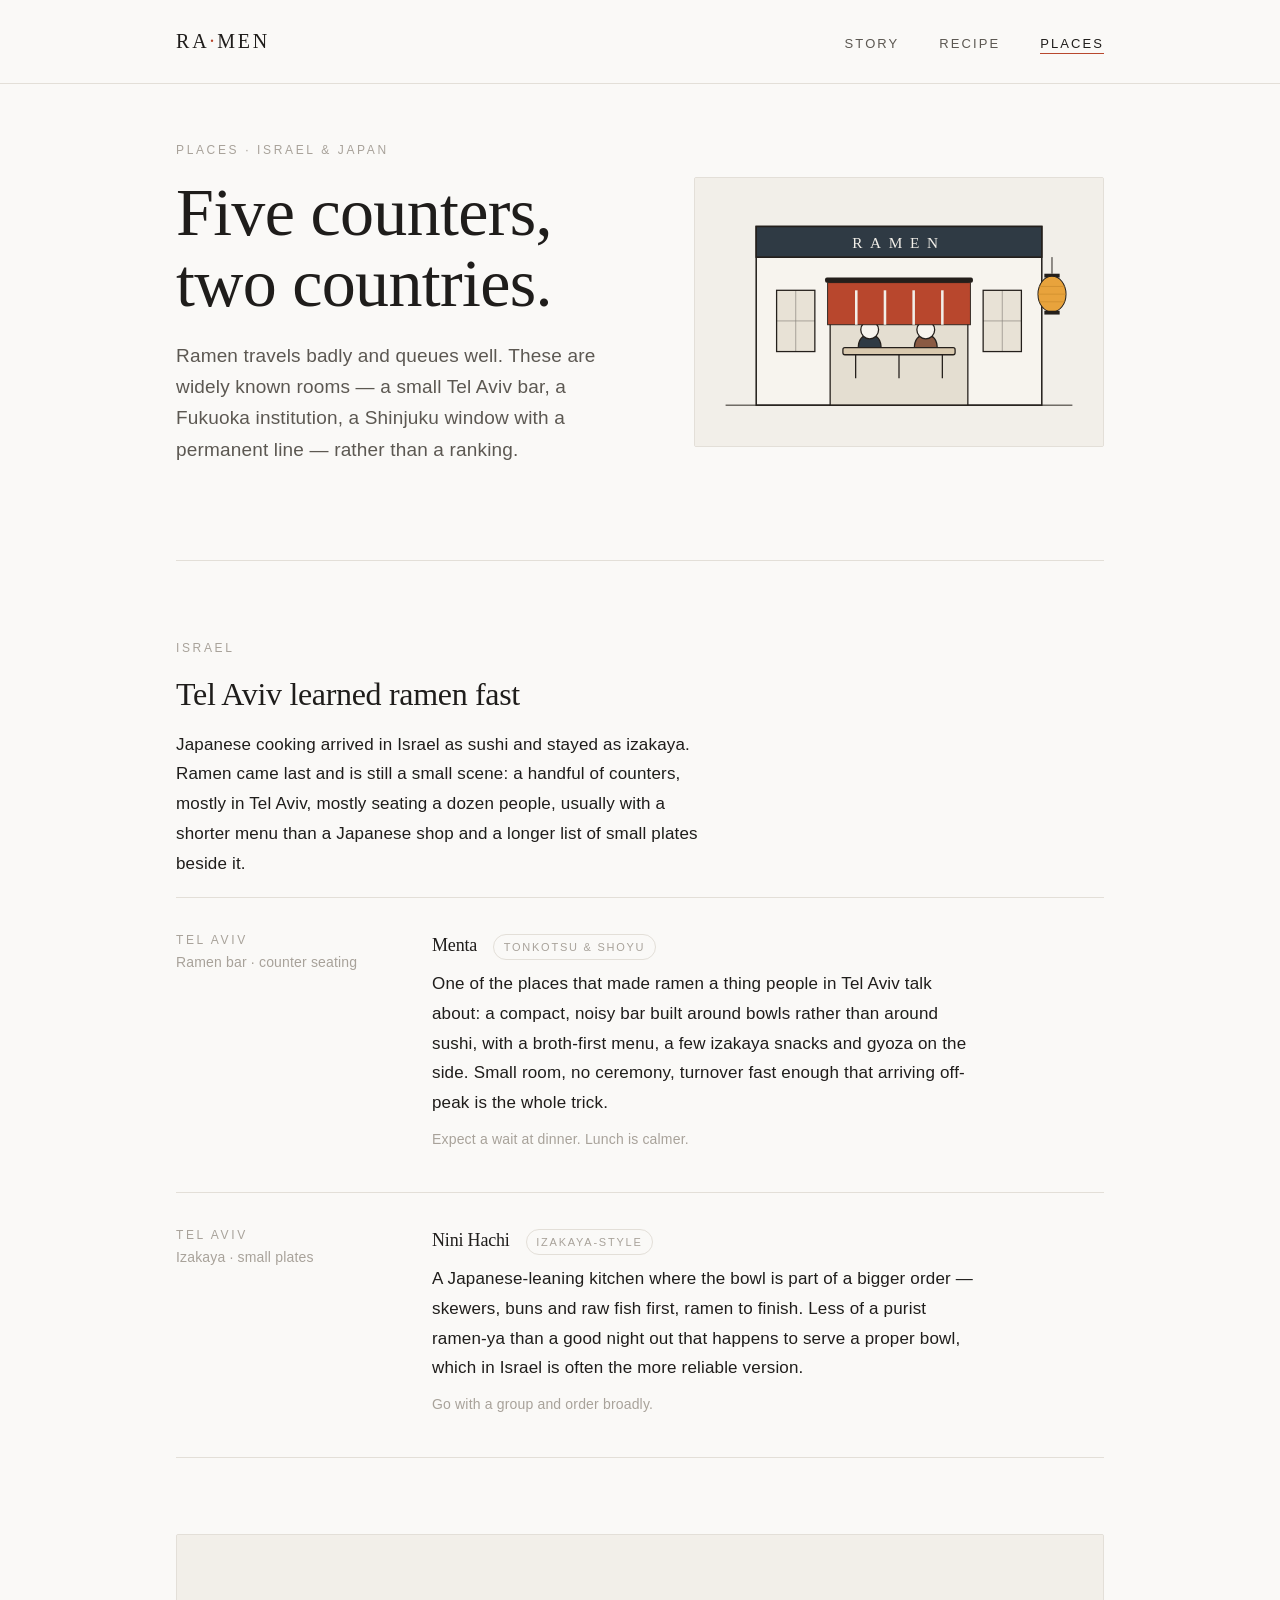
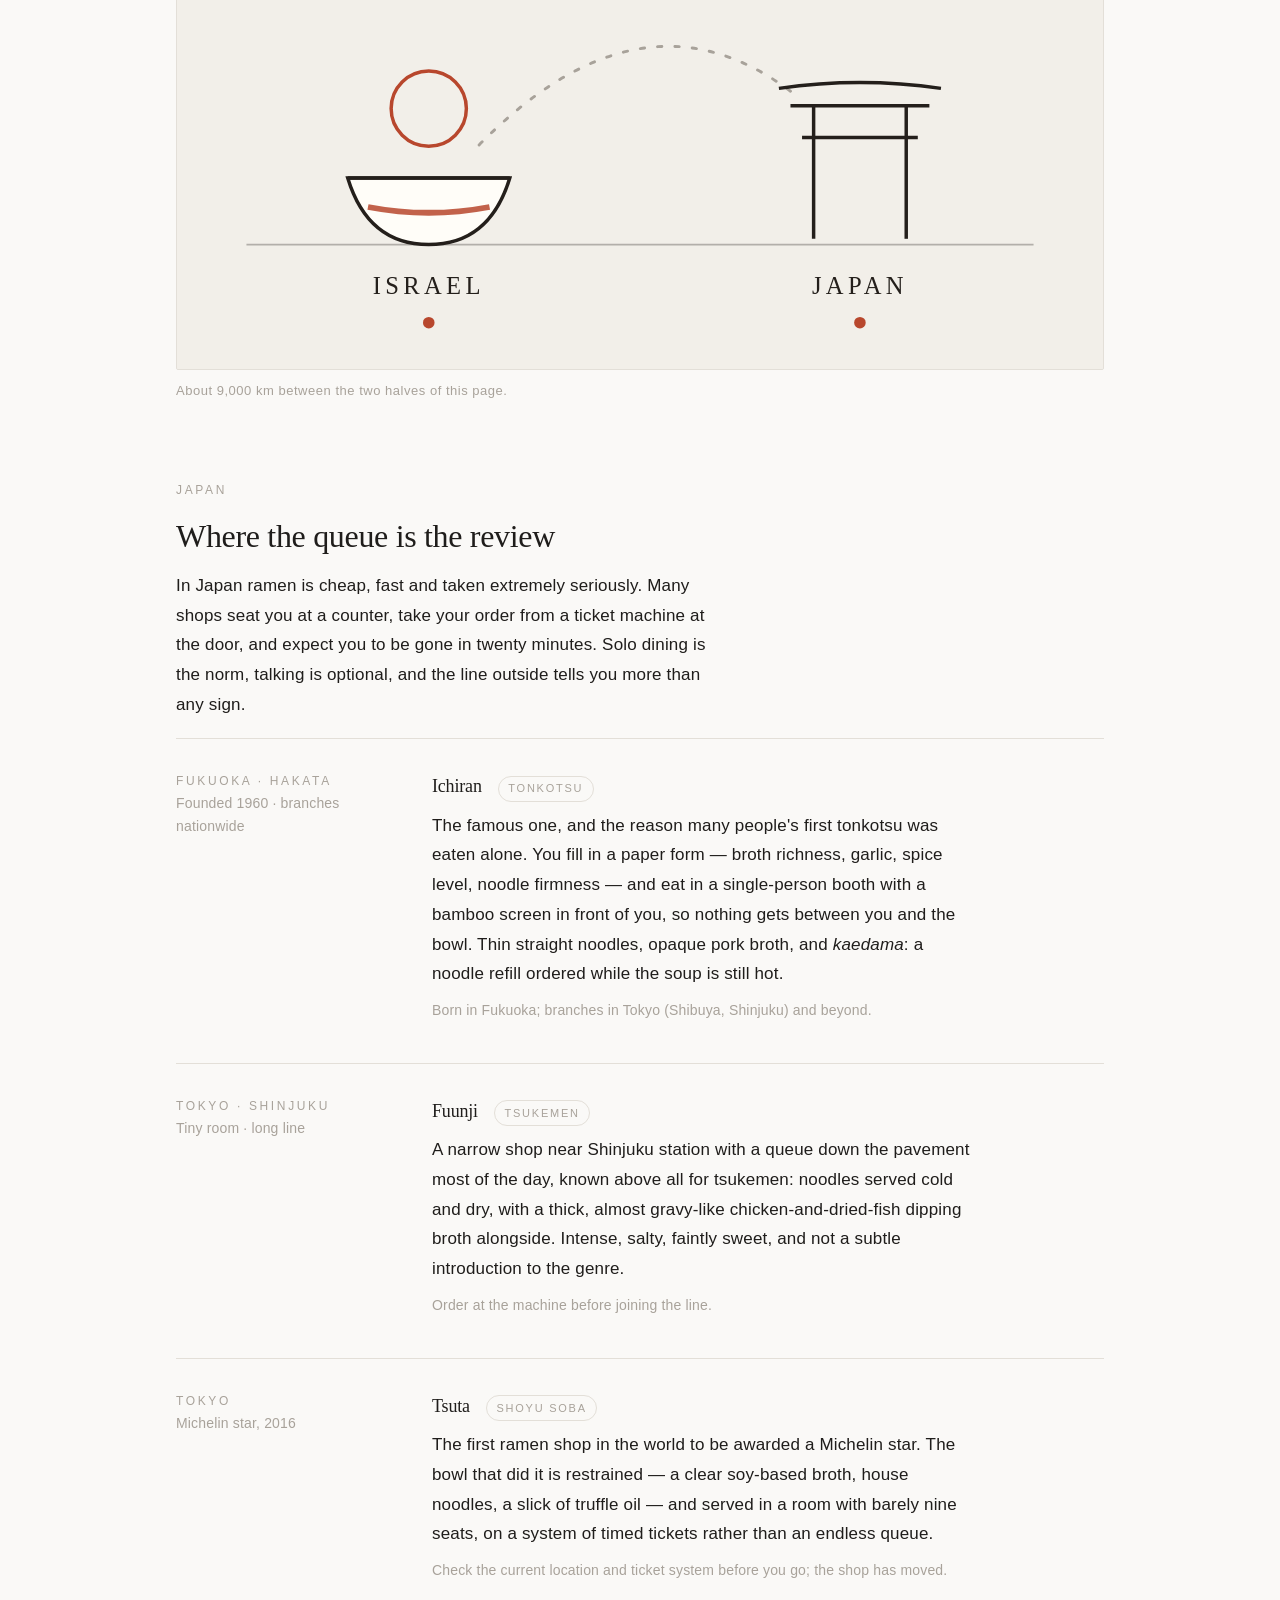
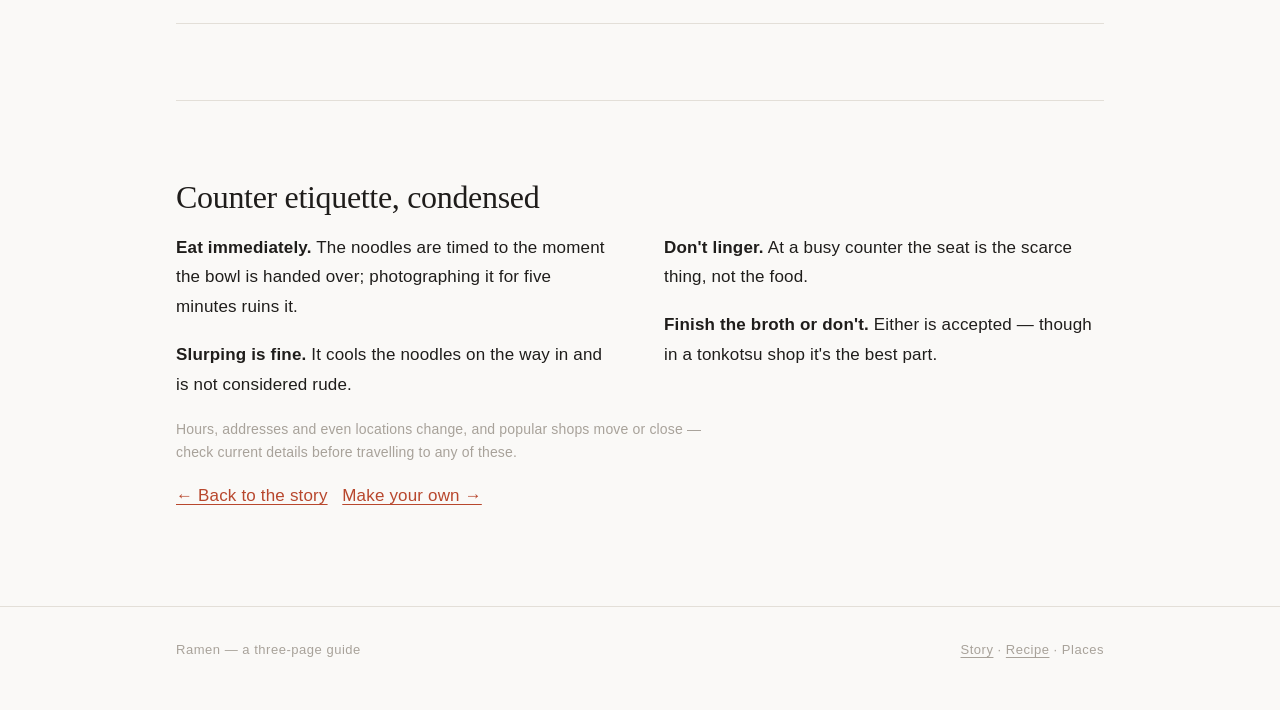
==== places.html @ 358509d7 "Add three-page minimalist ramen site A static site in English, three pages sharing one stylesheet:  " ====
<!DOCTYPE html>
<html lang="en">
<head>
<meta charset="utf-8">
<meta name="viewport" content="width=device-width, initial-scale=1">
<title>Ramen — Where to Eat It</title>
<meta name="description" content="A few well-known ramen places worth a queue: two in Israel, three in Japan.">
<link rel="icon" href="images/bowl-top.svg" type="image/svg+xml">
<link rel="stylesheet" href="styles.css">
</head>
<body>

<header class="site-head">
  <div class="wrap">
    <a class="logo" href="index.html">Ra<span>·</span>men</a>
    <nav aria-label="Main">
      <ul>
        <li><a href="index.html">Story</a></li>
        <li><a href="recipe.html">Recipe</a></li>
        <li><a href="places.html" aria-current="page">Places</a></li>
      </ul>
    </nav>
  </div>
</header>

<main>
  <div class="wrap">

    <section class="hero" style="margin-top:0">
      <div>
        <p class="eyebrow">Places · Israel &amp; Japan</p>
        <h1>Five counters, two countries.</h1>
        <p class="lead">Ramen travels badly and queues well. These are widely known rooms — a small Tel Aviv bar, a Fukuoka institution, a Shinjuku window with a permanent line — rather than a ranking.</p>
      </div>
      <figure class="hero-art">
        <div class="frame"><img src="images/noren.svg" alt="A minimal ramen shop front with a noren curtain, a paper lantern and a counter visible through the doorway." width="640" height="420"></div>
      </figure>
    </section>

    <hr class="rule">

    <section>
      <p class="eyebrow">Israel</p>
      <h2>Tel Aviv learned ramen fast</h2>
      <p>Japanese cooking arrived in Israel as sushi and stayed as izakaya. Ramen came last and is still a small scene: a handful of counters, mostly in Tel Aviv, mostly seating a dozen people, usually with a shorter menu than a Japanese shop and a longer list of small plates beside it.</p>

      <ul class="places">
        <li class="place">
          <div>
            <p class="eyebrow" style="margin:0">Tel Aviv</p>
            <p class="note">Ramen bar · counter seating</p>
          </div>
          <div>
            <div class="place-head">
              <h3>Menta</h3>
              <span class="tag">Tonkotsu &amp; shoyu</span>
            </div>
            <p>One of the places that made ramen a thing people in Tel Aviv talk about: a compact, noisy bar built around bowls rather than around sushi, with a broth-first menu, a few izakaya snacks and gyoza on the side. Small room, no ceremony, turnover fast enough that arriving off-peak is the whole trick.</p>
            <p class="note">Expect a wait at dinner. Lunch is calmer.</p>
          </div>
        </li>
        <li class="place">
          <div>
            <p class="eyebrow" style="margin:0">Tel Aviv</p>
            <p class="note">Izakaya · small plates</p>
          </div>
          <div>
            <div class="place-head">
              <h3>Nini Hachi</h3>
              <span class="tag">Izakaya-style</span>
            </div>
            <p>A Japanese-leaning kitchen where the bowl is part of a bigger order — skewers, buns and raw fish first, ramen to finish. Less of a purist ramen-ya than a good night out that happens to serve a proper bowl, which in Israel is often the more reliable version.</p>
            <p class="note">Go with a group and order broadly.</p>
          </div>
        </li>
      </ul>
    </section>

    <figure style="margin-top:var(--gap)">
      <div class="frame"><img src="images/map.svg" alt="A minimal diagram linking Israel and Japan, the two places covered on this page." width="640" height="300"></div>
      <figcaption>About 9,000 km between the two halves of this page.</figcaption>
    </figure>

    <section>
      <p class="eyebrow">Japan</p>
      <h2>Where the queue is the review</h2>
      <p>In Japan ramen is cheap, fast and taken extremely seriously. Many shops seat you at a counter, take your order from a ticket machine at the door, and expect you to be gone in twenty minutes. Solo dining is the norm, talking is optional, and the line outside tells you more than any sign.</p>

      <ul class="places">
        <li class="place">
          <div>
            <p class="eyebrow" style="margin:0">Fukuoka · Hakata</p>
            <p class="note">Founded 1960 · branches nationwide</p>
          </div>
          <div>
            <div class="place-head">
              <h3>Ichiran</h3>
              <span class="tag">Tonkotsu</span>
            </div>
            <p>The famous one, and the reason many people's first tonkotsu was eaten alone. You fill in a paper form — broth richness, garlic, spice level, noodle firmness — and eat in a single-person booth with a bamboo screen in front of you, so nothing gets between you and the bowl. Thin straight noodles, opaque pork broth, and <em>kaedama</em>: a noodle refill ordered while the soup is still hot.</p>
            <p class="note">Born in Fukuoka; branches in Tokyo (Shibuya, Shinjuku) and beyond.</p>
          </div>
        </li>
        <li class="place">
          <div>
            <p class="eyebrow" style="margin:0">Tokyo · Shinjuku</p>
            <p class="note">Tiny room · long line</p>
          </div>
          <div>
            <div class="place-head">
              <h3>Fuunji</h3>
              <span class="tag">Tsukemen</span>
            </div>
            <p>A narrow shop near Shinjuku station with a queue down the pavement most of the day, known above all for tsukemen: noodles served cold and dry, with a thick, almost gravy-like chicken-and-dried-fish dipping broth alongside. Intense, salty, faintly sweet, and not a subtle introduction to the genre.</p>
            <p class="note">Order at the machine before joining the line.</p>
          </div>
        </li>
        <li class="place">
          <div>
            <p class="eyebrow" style="margin:0">Tokyo</p>
            <p class="note">Michelin star, 2016</p>
          </div>
          <div>
            <div class="place-head">
              <h3>Tsuta</h3>
              <span class="tag">Shoyu soba</span>
            </div>
            <p>The first ramen shop in the world to be awarded a Michelin star. The bowl that did it is restrained — a clear soy-based broth, house noodles, a slick of truffle oil — and served in a room with barely nine seats, on a system of timed tickets rather than an endless queue.</p>
            <p class="note">Check the current location and ticket system before you go; the shop has moved.</p>
          </div>
        </li>
      </ul>
    </section>

    <hr class="rule">

    <section>
      <h2>Counter etiquette, condensed</h2>
      <div class="cols-2">
        <div>
          <p><strong>Eat immediately.</strong> The noodles are timed to the moment the bowl is handed over; photographing it for five minutes ruins it.</p>
          <p><strong>Slurping is fine.</strong> It cools the noodles on the way in and is not considered rude.</p>
        </div>
        <div>
          <p><strong>Don't linger.</strong> At a busy counter the seat is the scarce thing, not the food.</p>
          <p><strong>Finish the broth or don't.</strong> Either is accepted — though in a tonkotsu shop it's the best part.</p>
        </div>
      </div>
      <p class="note">Hours, addresses and even locations change, and popular shops move or close — check current details before travelling to any of these.</p>
      <p><a href="index.html">← Back to the story</a> &nbsp; <a href="recipe.html">Make your own →</a></p>
    </section>

  </div>
</main>

<footer class="site-foot">
  <div class="wrap">
    <span>Ramen — a three-page guide</span>
    <span><a href="index.html">Story</a> · <a href="recipe.html">Recipe</a> · Places</span>
  </div>
</footer>

</body>
</html>
---- styles.css ----
/* ===========================================================
   Ramen — shared minimalist stylesheet
   =========================================================== */

:root {
  --paper:      #faf9f7;
  --paper-warm: #f2efe9;
  --ink:        #1f1d1b;
  --ink-soft:   #5c5852;
  --ink-faint:  #a8a29a;
  --rule:       #e3dfd8;
  --accent:     #b8472d;

  --serif: "Iowan Old Style", "Palatino Linotype", Palatino, Georgia, serif;
  --sans:  ui-sans-serif, -apple-system, "Segoe UI", Helvetica, Arial, sans-serif;

  --measure: 34rem;
  --page:    64rem;
  --gap:     clamp(2.5rem, 6vw, 5.5rem);
}

*, *::before, *::after { box-sizing: border-box; }

html { -webkit-text-size-adjust: 100%; }

body {
  margin: 0;
  background: var(--paper);
  color: var(--ink);
  font-family: var(--sans);
  font-size: 1.0625rem;
  line-height: 1.75;
  font-weight: 400;
  letter-spacing: 0.01em;
}

/* ---------- layout ---------- */

.wrap {
  width: 100%;
  max-width: var(--page);
  margin: 0 auto;
  padding: 0 clamp(1.25rem, 5vw, 3rem);
}

main { padding-bottom: var(--gap); }

section { margin-top: var(--gap); }

/* ---------- header / nav ---------- */

.site-head {
  border-bottom: 1px solid var(--rule);
  background: var(--paper);
}

.site-head .wrap {
  display: flex;
  flex-wrap: wrap;
  align-items: baseline;
  justify-content: space-between;
  gap: 0.75rem 2rem;
  padding-top: 1.5rem;
  padding-bottom: 1.5rem;
}

.logo {
  font-family: var(--serif);
  font-size: 1.25rem;
  letter-spacing: 0.14em;
  text-transform: uppercase;
  text-decoration: none;
  color: var(--ink);
}

.logo span { color: var(--accent); }

nav ul {
  display: flex;
  gap: clamp(1.25rem, 4vw, 2.5rem);
  margin: 0;
  padding: 0;
  list-style: none;
}

nav a {
  color: var(--ink-soft);
  text-decoration: none;
  font-size: 0.8125rem;
  letter-spacing: 0.16em;
  text-transform: uppercase;
  padding-bottom: 2px;
  border-bottom: 1px solid transparent;
  transition: color 0.2s ease, border-color 0.2s ease;
}

nav a:hover { color: var(--ink); border-bottom-color: var(--ink); }

nav a[aria-current="page"] { color: var(--ink); border-bottom-color: var(--accent); }

/* ---------- type ---------- */

h1, h2, h3 {
  font-family: var(--serif);
  font-weight: 400;
  letter-spacing: -0.01em;
  color: var(--ink);
}

h1 {
  font-size: clamp(2.5rem, 7vw, 4.25rem);
  line-height: 1.05;
  margin: 0 0 1.25rem;
}

h2 {
  font-size: clamp(1.5rem, 3.4vw, 2rem);
  line-height: 1.2;
  margin: 0 0 1rem;
}

h3 {
  font-size: 1.125rem;
  margin: 0 0 0.4rem;
}

p { margin: 0 0 1.15rem; max-width: var(--measure); }

a { color: var(--accent); text-underline-offset: 3px; }

.eyebrow {
  font-family: var(--sans);
  font-size: 0.75rem;
  letter-spacing: 0.22em;
  text-transform: uppercase;
  color: var(--ink-faint);
  margin: 0 0 1rem;
}

.lead {
  font-size: 1.1875rem;
  line-height: 1.65;
  color: var(--ink-soft);
}

.note {
  font-size: 0.875rem;
  color: var(--ink-faint);
  line-height: 1.6;
}

/* ---------- hero ---------- */

.hero {
  display: grid;
  grid-template-columns: 1.05fr 0.95fr;
  align-items: center;
  gap: clamp(2rem, 5vw, 4rem);
  padding: clamp(2rem, 5vw, 3.5rem) 0 0;
}

.hero-art { margin: 0; }

/* ---------- figures / images ---------- */

figure { margin: 0; }

img { display: block; width: 100%; height: auto; }

.frame {
  background: var(--paper-warm);
  border: 1px solid var(--rule);
  border-radius: 2px;
  overflow: hidden;
}

figcaption {
  margin-top: 0.6rem;
  font-size: 0.8125rem;
  letter-spacing: 0.04em;
  color: var(--ink-faint);
}

/* two-column text + image block */
.split {
  display: grid;
  grid-template-columns: 1fr 1fr;
  align-items: center;
  gap: clamp(2rem, 5vw, 4rem);
}

.split.reverse > :first-child { order: 2; }

/* ---------- rules & small type ---------- */

.rule { border: 0; border-top: 1px solid var(--rule); margin: var(--gap) 0 0; }

/* ---------- timeline (history page) ---------- */

.timeline { list-style: none; margin: 0; padding: 0; }

.timeline > li {
  display: grid;
  grid-template-columns: 6.5rem 1fr;
  gap: clamp(1rem, 4vw, 2.5rem);
  padding: 1.5rem 0;
  border-top: 1px solid var(--rule);
}

.timeline > li:last-child { border-bottom: 1px solid var(--rule); }

.timeline .year {
  font-family: var(--serif);
  font-size: 1.125rem;
  color: var(--accent);
  letter-spacing: 0.04em;
}

.timeline p { margin: 0; }

/* ---------- recipe ---------- */

.meta {
  display: flex;
  flex-wrap: wrap;
  gap: 0 clamp(1.5rem, 5vw, 3.5rem);
  margin: 0;
  padding: 1.25rem 0;
  border-top: 1px solid var(--rule);
  border-bottom: 1px solid var(--rule);
}

.meta div { min-width: 7rem; }

.meta dt {
  font-size: 0.6875rem;
  letter-spacing: 0.2em;
  text-transform: uppercase;
  color: var(--ink-faint);
}

.meta dd {
  margin: 0.25rem 0 0;
  font-family: var(--serif);
  font-size: 1.0625rem;
}

.cols-2 {
  display: grid;
  grid-template-columns: repeat(2, minmax(0, 1fr));
  gap: clamp(1.5rem, 4vw, 3rem);
}

.ingredients { list-style: none; margin: 0; padding: 0; }

.ingredients li {
  display: flex;
  justify-content: space-between;
  gap: 1rem;
  padding: 0.5rem 0;
  border-bottom: 1px solid var(--rule);
  font-size: 0.9375rem;
}

.ingredients .qty { color: var(--ink-faint); white-space: nowrap; }

.steps { list-style: none; margin: 0; padding: 0; counter-reset: step; }

.steps > li {
  counter-increment: step;
  position: relative;
  padding: 0 0 1.5rem 3.25rem;
  max-width: calc(var(--measure) + 3.25rem);
}

.steps > li::before {
  content: counter(step, decimal-leading-zero);
  position: absolute;
  left: 0;
  top: 0.15rem;
  font-family: var(--serif);
  font-size: 0.9375rem;
  color: var(--accent);
  letter-spacing: 0.08em;
}

.steps h3 { margin-bottom: 0.25rem; }

.steps p { margin: 0; }

/* ---------- places ---------- */

.places { list-style: none; margin: 0; padding: 0; }

.place {
  display: grid;
  grid-template-columns: 13rem 1fr;
  gap: clamp(1.5rem, 4vw, 3rem);
  padding: 2rem 0;
  border-top: 1px solid var(--rule);
}

.places .place:last-child { border-bottom: 1px solid var(--rule); }

.place-head {
  display: flex;
  flex-wrap: wrap;
  align-items: baseline;
  gap: 0.5rem 1rem;
  margin-bottom: 0.5rem;
}

.place-head h3 { margin: 0; }

.tag {
  font-size: 0.6875rem;
  letter-spacing: 0.16em;
  text-transform: uppercase;
  color: var(--ink-faint);
  border: 1px solid var(--rule);
  border-radius: 999px;
  padding: 0.15rem 0.6rem;
}

.place p { margin: 0 0 0.6rem; }

/* ---------- footer ---------- */

.site-foot {
  border-top: 1px solid var(--rule);
  padding: 2rem 0 3rem;
  color: var(--ink-faint);
  font-size: 0.8125rem;
  letter-spacing: 0.04em;
}

.site-foot .wrap {
  display: flex;
  flex-wrap: wrap;
  justify-content: space-between;
  gap: 0.5rem 2rem;
}

.site-foot a { color: var(--ink-faint); }

/* ---------- responsive ---------- */

@media (max-width: 720px) {
  .hero,
  .split,
  .cols-2 { grid-template-columns: 1fr; }

  .hero { padding-top: 2.5rem; }

  .split.reverse > :first-child { order: 0; }

  .timeline > li,
  .place { grid-template-columns: 1fr; gap: 1rem; }

  .site-head .wrap { padding-top: 1.1rem; padding-bottom: 1.1rem; }
}

/* ---------- dark mode ---------- */

@media (prefers-color-scheme: dark) {
  :root:not([data-theme="light"]) {
    --paper:      #161513;
    --paper-warm: #1e1d1a;
    --ink:        #f2efe9;
    --ink-soft:   #b7b1a7;
    --ink-faint:  #7d776e;
    --rule:       #302e2a;
    --accent:     #e0745a;
  }
}

:root[data-theme="dark"] {
  --paper:      #161513;
  --paper-warm: #1e1d1a;
  --ink:        #f2efe9;
  --ink-soft:   #b7b1a7;
  --ink-faint:  #7d776e;
  --rule:       #302e2a;
  --accent:     #e0745a;
}

@media print {
  .site-head nav, .site-foot { display: none; }
  body { background: #fff; color: #000; }
}
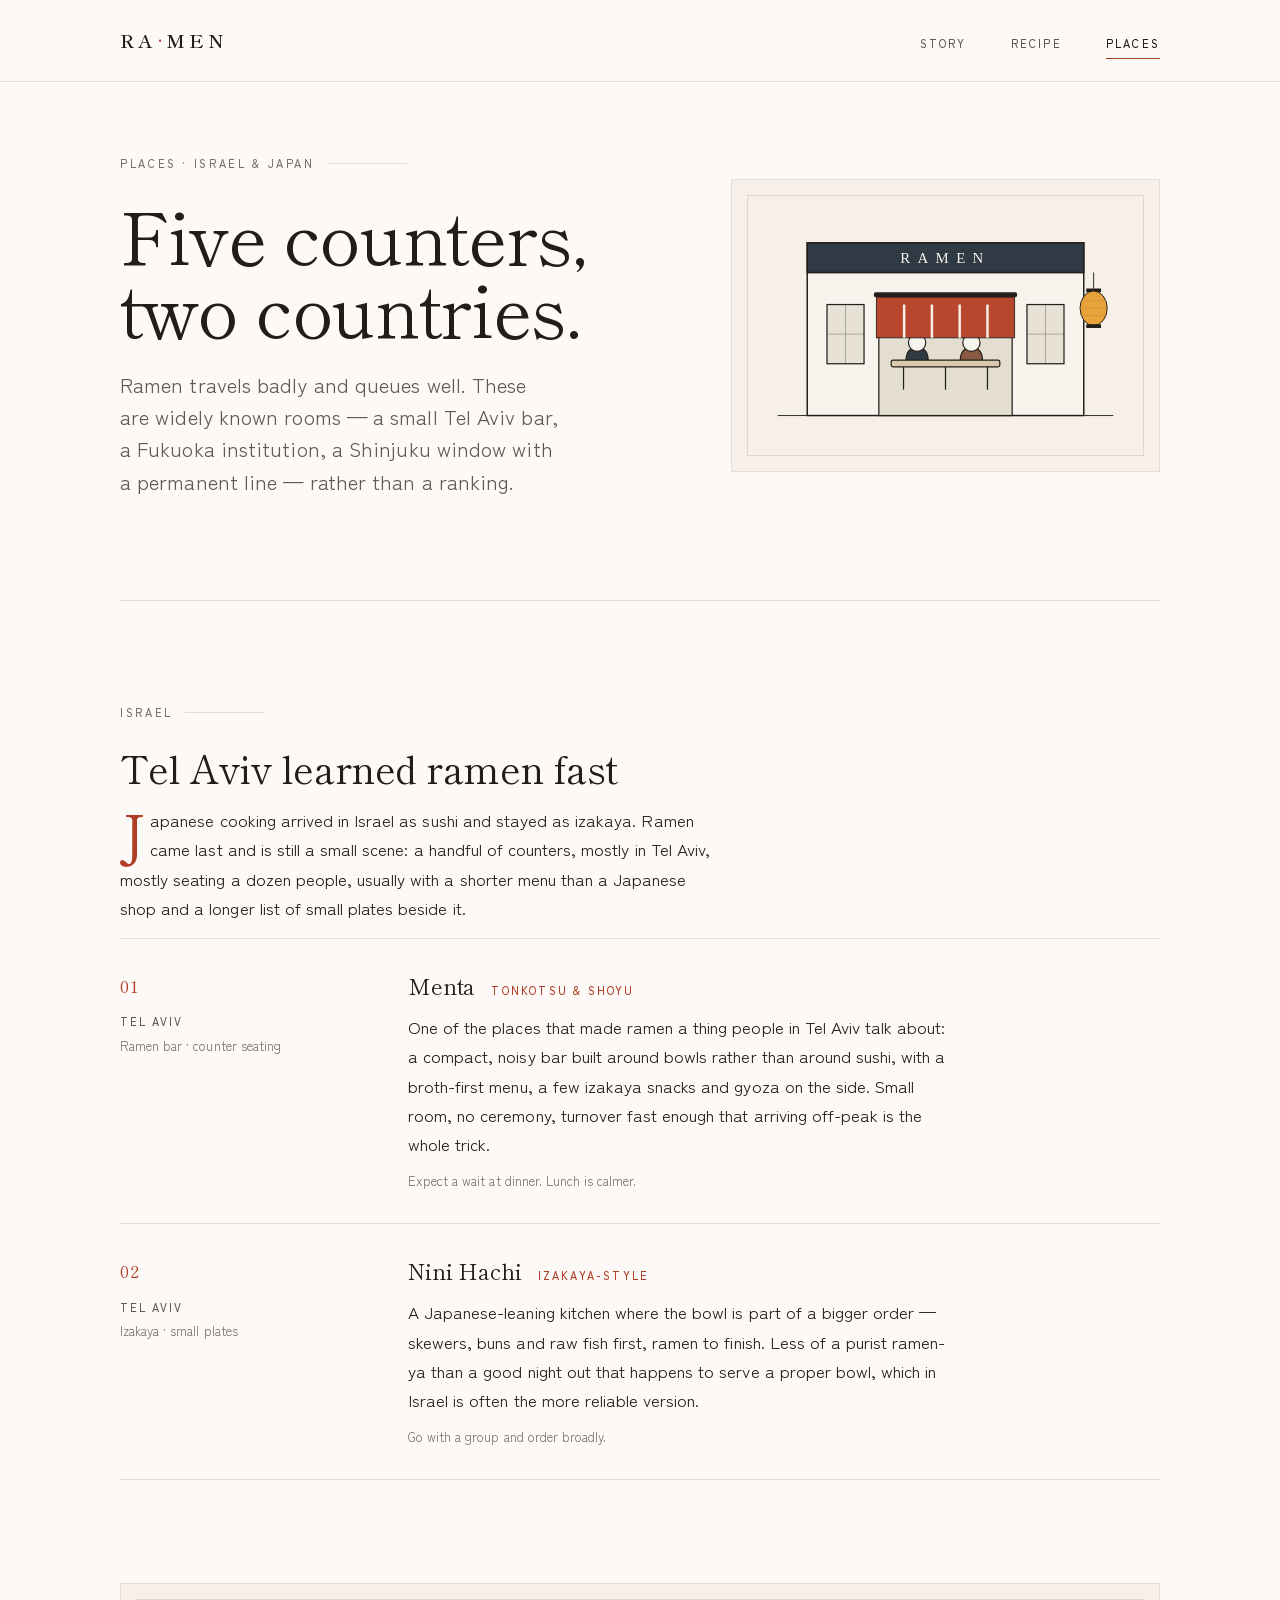
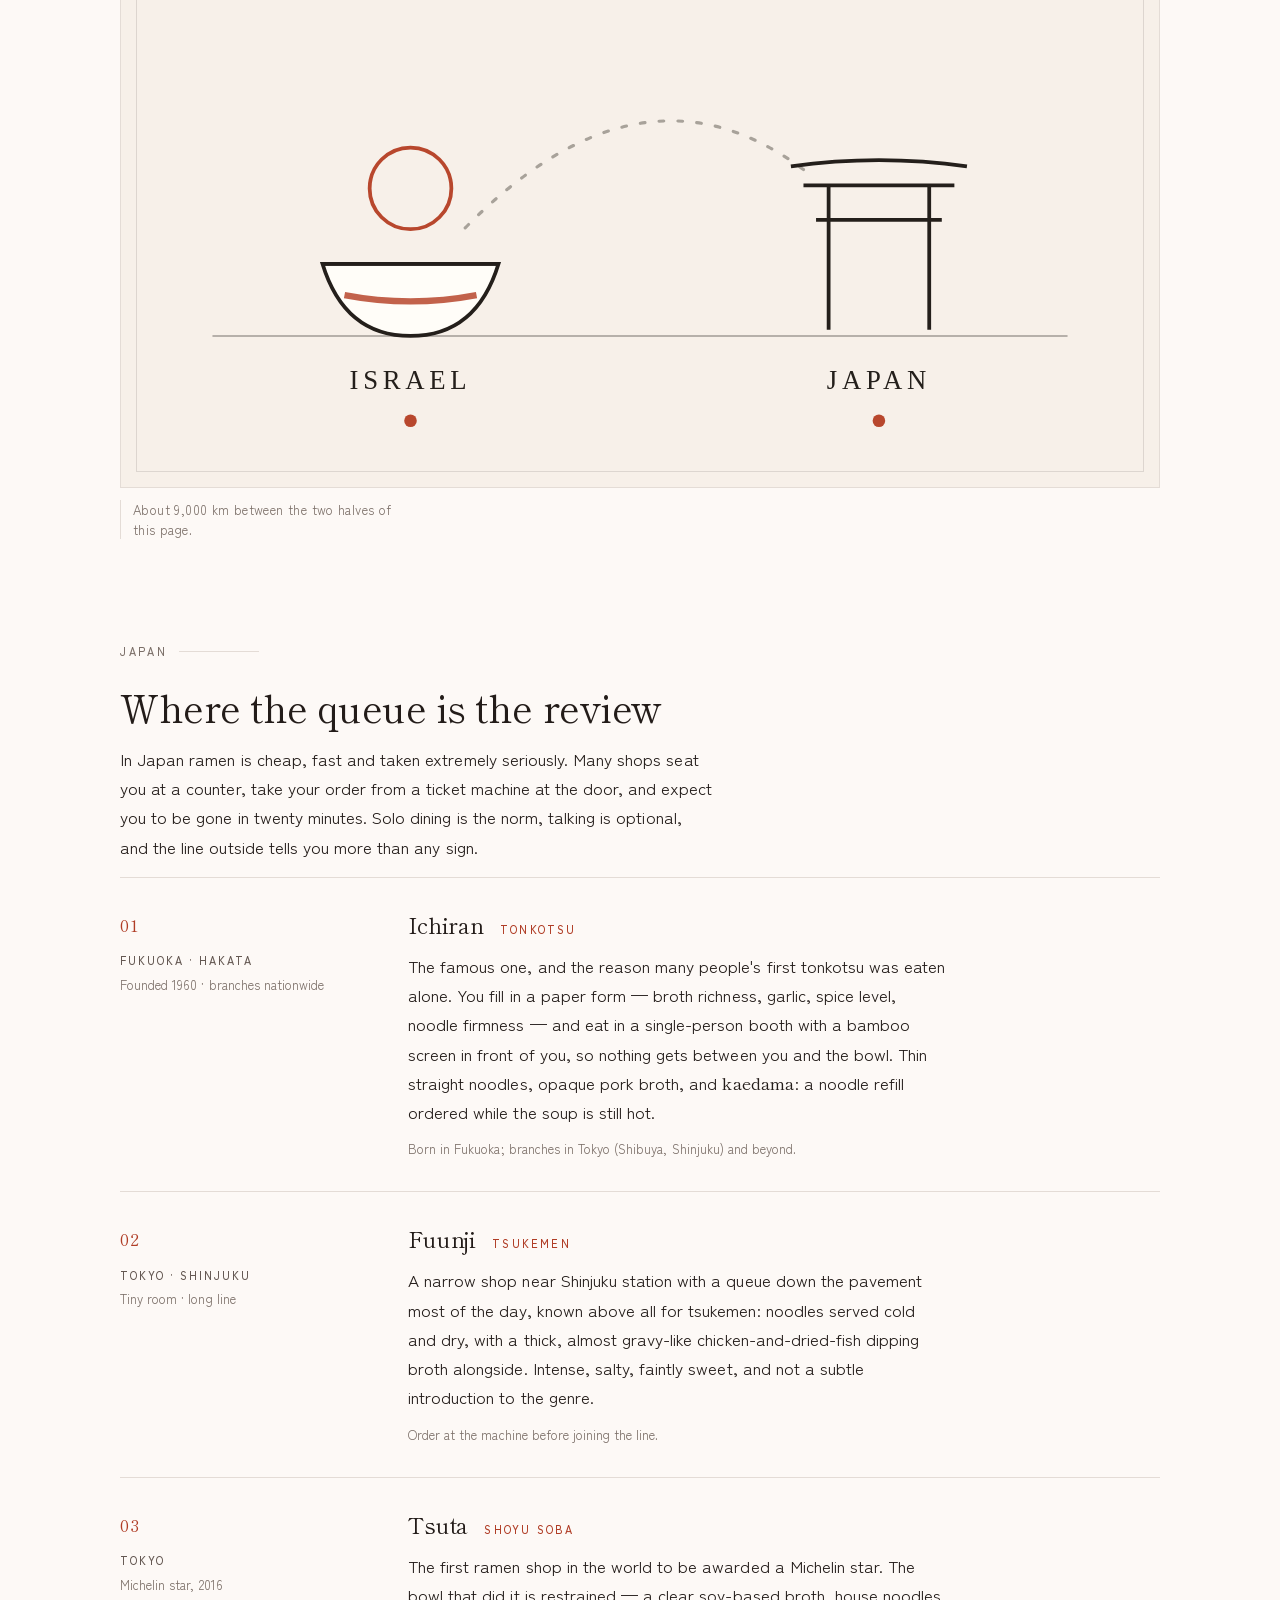
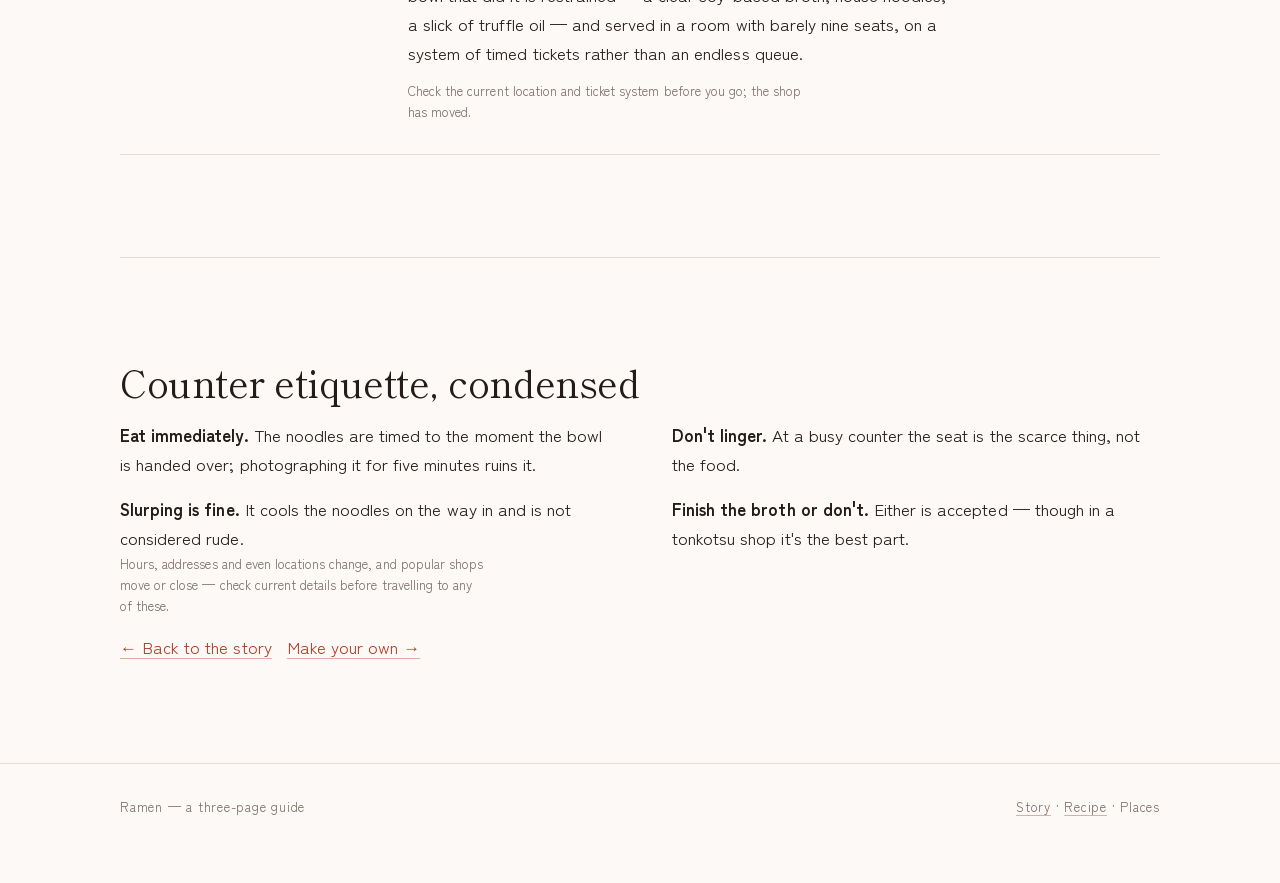
==== commit 210acce4: "Refine the visual design: type, colour, spacing, detail Same layout and content, raised to a print-e" ====
--- a/places.html
+++ b/places.html
@@ -6,6 +6,9 @@
 <title>Ramen — Where to Eat It</title>
 <meta name="description" content="A few well-known ramen places worth a queue: two in Israel, three in Japan.">
 <link rel="icon" href="images/bowl-top.svg" type="image/svg+xml">
+<meta name="theme-color" content="#fdf9f6" media="(prefers-color-scheme: light)">
+<meta name="theme-color" content="#17110f" media="(prefers-color-scheme: dark)">
+<link rel="stylesheet" href="fonts.css">
 <link rel="stylesheet" href="styles.css">
 </head>
 <body>
@@ -26,7 +29,7 @@
 <main>
   <div class="wrap">
 
-    <section class="hero" style="margin-top:0">
+    <section class="hero">
       <div>
         <p class="eyebrow">Places · Israel &amp; Japan</p>
         <h1>Five counters, two countries.</h1>
@@ -42,12 +45,12 @@
     <section>
       <p class="eyebrow">Israel</p>
       <h2>Tel Aviv learned ramen fast</h2>
-      <p>Japanese cooking arrived in Israel as sushi and stayed as izakaya. Ramen came last and is still a small scene: a handful of counters, mostly in Tel Aviv, mostly seating a dozen people, usually with a shorter menu than a Japanese shop and a longer list of small plates beside it.</p>
+      <p class="dropcap">Japanese cooking arrived in Israel as sushi and stayed as izakaya. Ramen came last and is still a small scene: a handful of counters, mostly in Tel Aviv, mostly seating a dozen people, usually with a shorter menu than a Japanese shop and a longer list of small plates beside it.</p>
 
       <ul class="places">
         <li class="place">
           <div>
-            <p class="eyebrow" style="margin:0">Tel Aviv</p>
+            <p class="eyebrow">Tel Aviv</p>
             <p class="note">Ramen bar · counter seating</p>
           </div>
           <div>
@@ -61,7 +64,7 @@
         </li>
         <li class="place">
           <div>
-            <p class="eyebrow" style="margin:0">Tel Aviv</p>
+            <p class="eyebrow">Tel Aviv</p>
             <p class="note">Izakaya · small plates</p>
           </div>
           <div>
@@ -76,7 +79,7 @@
       </ul>
     </section>
 
-    <figure style="margin-top:var(--gap)">
+    <figure class="figure-band">
       <div class="frame"><img src="images/map.svg" alt="A minimal diagram linking Israel and Japan, the two places covered on this page." width="640" height="300"></div>
       <figcaption>About 9,000 km between the two halves of this page.</figcaption>
     </figure>
@@ -89,7 +92,7 @@
       <ul class="places">
         <li class="place">
           <div>
-            <p class="eyebrow" style="margin:0">Fukuoka · Hakata</p>
+            <p class="eyebrow">Fukuoka · Hakata</p>
             <p class="note">Founded 1960 · branches nationwide</p>
           </div>
           <div>
@@ -103,7 +106,7 @@
         </li>
         <li class="place">
           <div>
-            <p class="eyebrow" style="margin:0">Tokyo · Shinjuku</p>
+            <p class="eyebrow">Tokyo · Shinjuku</p>
             <p class="note">Tiny room · long line</p>
           </div>
           <div>
@@ -117,7 +120,7 @@
         </li>
         <li class="place">
           <div>
-            <p class="eyebrow" style="margin:0">Tokyo</p>
+            <p class="eyebrow">Tokyo</p>
             <p class="note">Michelin star, 2016</p>
           </div>
           <div>
--- a/fonts.css
+++ b/fonts.css
@@ -0,0 +1,97 @@
+/* ===========================================================
+   Shippori Mincho (display) and Zen Kaku Gothic New (text),
+   Latin subsets only, embedded as data URIs — no third-party
+   requests, and the faces survive file:// as well as http.
+
+   Generated by tools/build-fonts.py — do not edit by hand.
+   =========================================================== */
+
+@font-face {
+  font-family: "Shippori Mincho";
+  font-style: normal;
+  font-weight: 400;
+  font-display: swap;
+  src: url([data-uri]) format("woff2");
+  unicode-range: U+0000-00FF, U+0131, U+0152-0153, U+02BB-02BC, U+02C6, U+02DA, U+02DC, U+0304, U+0308, U+0329, U+2000-206F, U+20AC, U+2122, U+2191, U+2193, U+2212, U+2215, U+FEFF, U+FFFD;
+}
+
+@font-face {
+  font-family: "Shippori Mincho";
+  font-style: normal;
+  font-weight: 400;
+  font-display: swap;
+  src: url([data-uri]) format("woff2");
+  unicode-range: U+0100-02BA, U+02BD-02C5, U+02C7-02CC, U+02CE-02D7, U+02DD-02FF, U+0304, U+0308, U+0329, U+1D00-1DBF, U+1E00-1E9F, U+1EF2-1EFF, U+2020, U+20A0-20AB, U+20AD-20C0, U+2113, U+2C60-2C7F, U+A720-A7FF;
+}
+
+@font-face {
+  font-family: "Shippori Mincho";
+  font-style: normal;
+  font-weight: 600;
+  font-display: swap;
+  src: url([data-uri]) format("woff2");
+  unicode-range: U+0000-00FF, U+0131, U+0152-0153, U+02BB-02BC, U+02C6, U+02DA, U+02DC, U+0304, U+0308, U+0329, U+2000-206F, U+20AC, U+2122, U+2191, U+2193, U+2212, U+2215, U+FEFF, U+FFFD;
+}
+
+@font-face {
+  font-family: "Shippori Mincho";
+  font-style: normal;
+  font-weight: 600;
+  font-display: swap;
+  src: url([data-uri]) format("woff2");
+  unicode-range: U+0100-02BA, U+02BD-02C5, U+02C7-02CC, U+02CE-02D7, U+02DD-02FF, U+0304, U+0308, U+0329, U+1D00-1DBF, U+1E00-1E9F, U+1EF2-1EFF, U+2020, U+20A0-20AB, U+20AD-20C0, U+2113, U+2C60-2C7F, U+A720-A7FF;
+}
+
+@font-face {
+  font-family: "Zen Kaku Gothic New";
+  font-style: normal;
+  font-weight: 400;
+  font-display: swap;
+  src: url([data-uri]) format("woff2");
+  unicode-range: U+0000-00FF, U+0131, U+0152-0153, U+02BB-02BC, U+02C6, U+02DA, U+02DC, U+0304, U+0308, U+0329, U+2000-206F, U+20AC, U+2122, U+2191, U+2193, U+2212, U+2215, U+FEFF, U+FFFD;
+}
+
+@font-face {
+  font-family: "Zen Kaku Gothic New";
+  font-style: normal;
+  font-weight: 400;
+  font-display: swap;
+  src: url([data-uri]) format("woff2");
+  unicode-range: U+0100-02BA, U+02BD-02C5, U+02C7-02CC, U+02CE-02D7, U+02DD-02FF, U+0304, U+0308, U+0329, U+1D00-1DBF, U+1E00-1E9F, U+1EF2-1EFF, U+2020, U+20A0-20AB, U+20AD-20C0, U+2113, U+2C60-2C7F, U+A720-A7FF;
+}
+
+@font-face {
+  font-family: "Zen Kaku Gothic New";
+  font-style: normal;
+  font-weight: 500;
+  font-display: swap;
+  src: url([data-uri]) format("woff2");
+  unicode-range: U+0000-00FF, U+0131, U+0152-0153, U+02BB-02BC, U+02C6, U+02DA, U+02DC, U+0304, U+0308, U+0329, U+2000-206F, U+20AC, U+2122, U+2191, U+2193, U+2212, U+2215, U+FEFF, U+FFFD;
+}
+
+@font-face {
+  font-family: "Zen Kaku Gothic New";
+  font-style: normal;
+  font-weight: 500;
+  font-display: swap;
+  src: url([data-uri]) format("woff2");
+  unicode-range: U+0100-02BA, U+02BD-02C5, U+02C7-02CC, U+02CE-02D7, U+02DD-02FF, U+0304, U+0308, U+0329, U+1D00-1DBF, U+1E00-1E9F, U+1EF2-1EFF, U+2020, U+20A0-20AB, U+20AD-20C0, U+2113, U+2C60-2C7F, U+A720-A7FF;
+}
+
+@font-face {
+  font-family: "Zen Kaku Gothic New";
+  font-style: normal;
+  font-weight: 700;
+  font-display: swap;
+  src: url([data-uri]) format("woff2");
+  unicode-range: U+0000-00FF, U+0131, U+0152-0153, U+02BB-02BC, U+02C6, U+02DA, U+02DC, U+0304, U+0308, U+0329, U+2000-206F, U+20AC, U+2122, U+2191, U+2193, U+2212, U+2215, U+FEFF, U+FFFD;
+}
+
+@font-face {
+  font-family: "Zen Kaku Gothic New";
+  font-style: normal;
+  font-weight: 700;
+  font-display: swap;
+  src: url([data-uri]) format("woff2");
+  unicode-range: U+0100-02BA, U+02BD-02C5, U+02C7-02CC, U+02CE-02D7, U+02DD-02FF, U+0304, U+0308, U+0329, U+1D00-1DBF, U+1E00-1E9F, U+1EF2-1EFF, U+2020, U+20A0-20AB, U+20AD-20C0, U+2113, U+2C60-2C7F, U+A720-A7FF;
+}
--- a/styles.css
+++ b/styles.css
@@ -1,57 +1,116 @@
 /* ===========================================================
-   Ramen — shared minimalist stylesheet
+   Ramen — shared stylesheet
+
+   Type    Shippori Mincho (display) · Zen Kaku Gothic New (text)
+   Colour  OKLCH; warm paper, warm ink, one vermilion accent,
+           every neutral tinted toward the accent hue
+   Space   4pt scale, semantic names, fluid section rhythm
    =========================================================== */
 
 :root {
-  --paper:      #faf9f7;
-  --paper-warm: #f2efe9;
-  --ink:        #1f1d1b;
-  --ink-soft:   #5c5852;
-  --ink-faint:  #a8a29a;
-  --rule:       #e3dfd8;
-  --accent:     #b8472d;
-
-  --serif: "Iowan Old Style", "Palatino Linotype", Palatino, Georgia, serif;
-  --sans:  ui-sans-serif, -apple-system, "Segoe UI", Helvetica, Arial, sans-serif;
-
-  --measure: 34rem;
-  --page:    64rem;
-  --gap:     clamp(2.5rem, 6vw, 5.5rem);
+  /* ---- colour ------------------------------------------------ */
+  --paper:       oklch(0.985 0.006 62);
+  --paper-warm:  oklch(0.958 0.012 62);
+  --paper-deep:  oklch(0.936 0.016 60);
+  --ink:         oklch(0.235 0.012 48);
+  --ink-soft:    oklch(0.470 0.018 50);
+  --ink-faint:   oklch(0.550 0.018 52);
+  --rule:        oklch(0.900 0.012 58);
+  --rule-strong: oklch(0.840 0.014 58);
+  --accent:      oklch(0.520 0.155 33);
+  --accent-deep: oklch(0.430 0.140 32);
+
+  --hairline: color-mix(in oklab, var(--ink) 12%, transparent);
+
+  /* ---- type -------------------------------------------------- */
+  --display: "Shippori Mincho", "Iowan Old Style", Palatino, Georgia, serif;
+  --text:    "Zen Kaku Gothic New", ui-sans-serif, -apple-system, "Segoe UI", Helvetica, sans-serif;
+
+  --step-h1:   clamp(2.75rem, 6.2vw, 4.5rem);
+  --step-h2:   clamp(1.875rem, 3.4vw, 2.375rem);
+  --step-h3:   1.375rem;
+  --step-lead: clamp(1.1875rem, 1.6vw, 1.3125rem);
+  --step-body: 1.0625rem;
+  --step-note: 0.8125rem;
+  --step-label: 0.6875rem;
+
+  --measure: 66ch;
+  --measure-narrow: 52ch;
+
+  /* ---- space (4pt) ------------------------------------------- */
+  --space-2xs: 0.25rem;
+  --space-xs:  0.5rem;
+  --space-sm:  0.75rem;
+  --space-md:  1rem;
+  --space-lg:  1.5rem;
+  --space-xl:  2rem;
+  --space-2xl: 3rem;
+  --space-3xl: 4rem;
+  --space-4xl: 6rem;
+
+  --section:  clamp(3.5rem, 8vw, 6.5rem);
+  --page:     72rem;
+  --gutter:   clamp(1.25rem, 5vw, 3.5rem);
+  --col-gap:  clamp(2rem, 5vw, 4.5rem);
+
+  /* ---- motion ------------------------------------------------ */
+  --ease-out: cubic-bezier(0.16, 1, 0.3, 1);
+  --fast: 160ms;
+  --slow: 640ms;
+
+  color-scheme: light;
 }
 
 *, *::before, *::after { box-sizing: border-box; }
 
-html { -webkit-text-size-adjust: 100%; }
+html {
+  -webkit-text-size-adjust: 100%;
+  scroll-behavior: smooth;
+}
 
 body {
   margin: 0;
   background: var(--paper);
   color: var(--ink);
-  font-family: var(--sans);
-  font-size: 1.0625rem;
-  line-height: 1.75;
+  font-family: var(--text);
+  font-size: var(--step-body);
+  line-height: 1.72;
   font-weight: 400;
-  letter-spacing: 0.01em;
-}
-
-/* ---------- layout ---------- */
+  letter-spacing: 0.002em;
+  font-feature-settings: "kern" 1, "liga" 1;
+  -webkit-font-smoothing: antialiased;
+  text-rendering: optimizeLegibility;
+}
+
+::selection { background: color-mix(in oklab, var(--accent) 22%, transparent); }
+
+:focus-visible {
+  outline: 2px solid var(--accent);
+  outline-offset: 3px;
+}
+
+/* ---------- layout ------------------------------------------- */
 
 .wrap {
   width: 100%;
   max-width: var(--page);
-  margin: 0 auto;
-  padding: 0 clamp(1.25rem, 5vw, 3rem);
-}
-
-main { padding-bottom: var(--gap); }
-
-section { margin-top: var(--gap); }
-
-/* ---------- header / nav ---------- */
+  margin-inline: auto;
+  padding-inline: var(--gutter);
+}
+
+main { padding-bottom: var(--section); }
+
+section { margin-top: var(--section); }
+
+/* ---------- header ------------------------------------------- */
 
 .site-head {
+  position: sticky;
+  top: 0;
+  z-index: 10;
+  background: color-mix(in oklab, var(--paper) 88%, transparent);
+  backdrop-filter: blur(10px);
   border-bottom: 1px solid var(--rule);
-  background: var(--paper);
 }
 
 .site-head .wrap {
@@ -59,15 +118,15 @@
   flex-wrap: wrap;
   align-items: baseline;
   justify-content: space-between;
-  gap: 0.75rem 2rem;
-  padding-top: 1.5rem;
-  padding-bottom: 1.5rem;
+  gap: var(--space-sm) var(--space-xl);
+  padding-block: var(--space-lg);
 }
 
 .logo {
-  font-family: var(--serif);
-  font-size: 1.25rem;
-  letter-spacing: 0.14em;
+  font-family: var(--display);
+  font-size: 1.1875rem;
+  font-weight: 600;
+  letter-spacing: 0.2em;
   text-transform: uppercase;
   text-decoration: none;
   color: var(--ink);
@@ -77,91 +136,172 @@
 
 nav ul {
   display: flex;
-  gap: clamp(1.25rem, 4vw, 2.5rem);
+  gap: clamp(1.25rem, 4vw, 2.75rem);
   margin: 0;
   padding: 0;
   list-style: none;
 }
 
 nav a {
+  position: relative;
+  display: inline-block;
   color: var(--ink-soft);
   text-decoration: none;
-  font-size: 0.8125rem;
-  letter-spacing: 0.16em;
+  font-size: var(--step-label);
+  font-weight: 500;
+  letter-spacing: 0.2em;
   text-transform: uppercase;
-  padding-bottom: 2px;
-  border-bottom: 1px solid transparent;
-  transition: color 0.2s ease, border-color 0.2s ease;
-}
-
-nav a:hover { color: var(--ink); border-bottom-color: var(--ink); }
-
-nav a[aria-current="page"] { color: var(--ink); border-bottom-color: var(--accent); }
-
-/* ---------- type ---------- */
+  padding-block: var(--space-2xs);
+  transition: color var(--fast) ease;
+}
+
+nav a::after {
+  content: "";
+  position: absolute;
+  left: 0;
+  right: 0;
+  bottom: -2px;
+  height: 1px;
+  background: currentColor;
+  transform: scaleX(0);
+  transform-origin: left;
+  transition: transform var(--slow) var(--ease-out);
+}
+
+nav a:hover { color: var(--ink); }
+nav a:hover::after { transform: scaleX(1); }
+
+nav a[aria-current="page"] { color: var(--ink); }
+
+nav a[aria-current="page"]::after {
+  background: var(--accent);
+  transform: scaleX(1);
+}
+
+/* ---------- headings ----------------------------------------- */
 
 h1, h2, h3 {
-  font-family: var(--serif);
+  font-family: var(--display);
   font-weight: 400;
-  letter-spacing: -0.01em;
   color: var(--ink);
+  text-wrap: balance;
 }
 
 h1 {
-  font-size: clamp(2.5rem, 7vw, 4.25rem);
-  line-height: 1.05;
-  margin: 0 0 1.25rem;
+  font-size: var(--step-h1);
+  line-height: 1.02;
+  letter-spacing: -0.018em;
+  margin: 0 0 var(--space-lg);
+  max-width: 22ch;
 }
 
 h2 {
-  font-size: clamp(1.5rem, 3.4vw, 2rem);
-  line-height: 1.2;
-  margin: 0 0 1rem;
+  font-size: var(--step-h2);
+  line-height: 1.14;
+  letter-spacing: -0.012em;
+  margin: 0 0 var(--space-md);
+  max-width: 28ch;
 }
 
 h3 {
-  font-size: 1.125rem;
-  margin: 0 0 0.4rem;
-}
-
-p { margin: 0 0 1.15rem; max-width: var(--measure); }
-
-a { color: var(--accent); text-underline-offset: 3px; }
+  font-size: var(--step-h3);
+  line-height: 1.32;
+  letter-spacing: -0.006em;
+  margin: 0 0 var(--space-2xs);
+}
+
+p {
+  margin: 0 0 var(--space-md);
+  max-width: var(--measure);
+  text-wrap: pretty;
+}
+
+p:last-child { margin-bottom: 0; }
+
+a {
+  color: var(--accent);
+  text-decoration-thickness: 1px;
+  text-underline-offset: 0.22em;
+  text-decoration-color: color-mix(in oklab, var(--accent) 40%, transparent);
+  transition: color var(--fast) ease, text-decoration-color var(--fast) ease;
+}
+
+a:hover {
+  color: var(--accent-deep);
+  text-decoration-color: currentColor;
+}
+
+em {
+  /* neither face ships an italic — mark emphasis by voice, not slant */
+  font-family: var(--display);
+  font-style: normal;
+  letter-spacing: 0.01em;
+}
+
+strong { font-weight: 700; }
+
+/* ---------- small type --------------------------------------- */
 
 .eyebrow {
-  font-family: var(--sans);
-  font-size: 0.75rem;
-  letter-spacing: 0.22em;
+  display: flex;
+  align-items: center;
+  gap: var(--space-sm);
+  font-family: var(--text);
+  font-size: var(--step-label);
+  font-weight: 500;
+  letter-spacing: 0.24em;
   text-transform: uppercase;
   color: var(--ink-faint);
-  margin: 0 0 1rem;
+  margin: 0 0 var(--space-lg);
+  max-width: none;
+}
+
+.eyebrow::after {
+  content: "";
+  flex: 1;
+  height: 1px;
+  background: var(--rule);
+  max-width: 5rem;
 }
 
 .lead {
-  font-size: 1.1875rem;
-  line-height: 1.65;
+  font-size: var(--step-lead);
+  line-height: 1.58;
+  letter-spacing: 0.004em;
   color: var(--ink-soft);
+  max-width: 44ch;
 }
 
 .note {
-  font-size: 0.875rem;
+  font-size: var(--step-note);
+  line-height: 1.62;
   color: var(--ink-faint);
-  line-height: 1.6;
-}
-
-/* ---------- hero ---------- */
+  max-width: var(--measure-narrow);
+}
+
+.dropcap::first-letter {
+  float: left;
+  font-family: var(--display);
+  font-size: 3.4em;
+  line-height: 0.82;
+  font-weight: 400;
+  margin: 0.06em 0.09em 0 0;
+  color: var(--accent);
+}
+
+/* ---------- hero --------------------------------------------- */
 
 .hero {
   display: grid;
-  grid-template-columns: 1.05fr 0.95fr;
+  grid-template-columns: 1.12fr 0.88fr;
   align-items: center;
-  gap: clamp(2rem, 5vw, 4rem);
-  padding: clamp(2rem, 5vw, 3.5rem) 0 0;
+  gap: var(--col-gap);
+  padding-block: clamp(2.5rem, 6vw, 4.5rem) 0;
 }
 
 .hero-art { margin: 0; }
 
-/* ---------- figures / images ---------- */
+/* ---------- figures ------------------------------------------ */
 
 figure { margin: 0; }
 
@@ -169,222 +309,352 @@
 
 .frame {
   background: var(--paper-warm);
+  padding: clamp(0.5rem, 1.6vw, 1rem);
   border: 1px solid var(--rule);
-  border-radius: 2px;
-  overflow: hidden;
-}
+}
+
+/* inner plate mark, as on a printed plate */
+.frame img { box-shadow: 0 0 0 1px var(--hairline); }
 
 figcaption {
-  margin-top: 0.6rem;
-  font-size: 0.8125rem;
-  letter-spacing: 0.04em;
+  margin-top: var(--space-sm);
+  padding-left: var(--space-sm);
+  border-left: 1px solid var(--rule);
+  font-size: var(--step-note);
+  line-height: 1.5;
+  letter-spacing: 0.03em;
   color: var(--ink-faint);
-}
-
-/* two-column text + image block */
+  max-width: 40ch;
+}
+
 .split {
   display: grid;
   grid-template-columns: 1fr 1fr;
   align-items: center;
-  gap: clamp(2rem, 5vw, 4rem);
+  gap: var(--col-gap);
 }
 
 .split.reverse > :first-child { order: 2; }
 
-/* ---------- rules & small type ---------- */
-
-.rule { border: 0; border-top: 1px solid var(--rule); margin: var(--gap) 0 0; }
-
-/* ---------- timeline (history page) ---------- */
+/* ---------- rules -------------------------------------------- */
+
+.rule {
+  border: 0;
+  border-top: 1px solid var(--rule);
+  margin: var(--section) 0 0;
+}
+
+/* ---------- timeline ----------------------------------------- */
 
 .timeline { list-style: none; margin: 0; padding: 0; }
 
 .timeline > li {
   display: grid;
-  grid-template-columns: 6.5rem 1fr;
-  gap: clamp(1rem, 4vw, 2.5rem);
-  padding: 1.5rem 0;
+  grid-template-columns: 7rem 1fr;
+  gap: var(--space-md) var(--col-gap);
+  padding-block: var(--space-lg);
   border-top: 1px solid var(--rule);
+  transition: background-color var(--fast) ease;
 }
 
 .timeline > li:last-child { border-bottom: 1px solid var(--rule); }
 
 .timeline .year {
-  font-family: var(--serif);
-  font-size: 1.125rem;
+  font-family: var(--display);
+  font-size: 1.1875rem;
+  font-weight: 600;
+  font-variant-numeric: tabular-nums;
+  letter-spacing: 0.02em;
   color: var(--accent);
-  letter-spacing: 0.04em;
-}
-
-.timeline p { margin: 0; }
-
-/* ---------- recipe ---------- */
+}
+
+.timeline p { margin: 0; max-width: 58ch; }
+
+/* ---------- recipe meta -------------------------------------- */
 
 .meta {
-  display: flex;
-  flex-wrap: wrap;
-  gap: 0 clamp(1.5rem, 5vw, 3.5rem);
+  display: grid;
+  grid-template-columns: repeat(auto-fit, minmax(7.5rem, 1fr));
+  gap: var(--space-lg) var(--space-xl);
   margin: 0;
-  padding: 1.25rem 0;
-  border-top: 1px solid var(--rule);
+  padding-block: var(--space-lg);
+  border-top: 1px solid var(--ink);
   border-bottom: 1px solid var(--rule);
 }
 
-.meta div { min-width: 7rem; }
-
 .meta dt {
-  font-size: 0.6875rem;
+  font-size: var(--step-label);
+  font-weight: 500;
   letter-spacing: 0.2em;
   text-transform: uppercase;
   color: var(--ink-faint);
 }
 
 .meta dd {
-  margin: 0.25rem 0 0;
-  font-family: var(--serif);
+  margin: var(--space-2xs) 0 0;
+  font-family: var(--display);
   font-size: 1.0625rem;
-}
+  letter-spacing: 0.01em;
+}
+
+/* ---------- two columns -------------------------------------- */
 
 .cols-2 {
   display: grid;
-  grid-template-columns: repeat(2, minmax(0, 1fr));
-  gap: clamp(1.5rem, 4vw, 3rem);
-}
-
-.ingredients { list-style: none; margin: 0; padding: 0; }
+  grid-template-columns: repeat(auto-fit, minmax(min(22rem, 100%), 1fr));
+  gap: var(--space-xl) var(--col-gap);
+}
+
+.cols-2 > div > h3:not(:first-child) { margin-top: var(--space-xl); }
+
+/* ---------- ingredients (menu leaders) ----------------------- */
+
+.ingredients {
+  list-style: none;
+  margin: 0;
+  padding: 0;
+}
 
 .ingredients li {
   display: flex;
+  align-items: baseline;
   justify-content: space-between;
-  gap: 1rem;
-  padding: 0.5rem 0;
+  gap: var(--space-sm);
+  padding-block: var(--space-sm);
   border-bottom: 1px solid var(--rule);
   font-size: 0.9375rem;
-}
-
-.ingredients .qty { color: var(--ink-faint); white-space: nowrap; }
-
-.steps { list-style: none; margin: 0; padding: 0; counter-reset: step; }
+  /* dotted leader, masked by the opaque text on either side */
+  background-image: radial-gradient(circle at center, var(--rule-strong) 0.5px, transparent 0.6px);
+  background-size: 6px 1px;
+  background-repeat: repeat-x;
+  background-position: left calc(100% - 1.1rem);
+}
+
+.ingredients li > span { background: var(--paper); }
+.ingredients li > span:first-child { padding-right: var(--space-xs); }
+
+.ingredients .qty {
+  padding-left: var(--space-xs);
+  font-variant-numeric: tabular-nums;
+  letter-spacing: 0.01em;
+  color: var(--ink-faint);
+  white-space: nowrap;
+}
+
+/* ---------- steps -------------------------------------------- */
+
+.steps {
+  list-style: none;
+  margin: 0;
+  padding: 0;
+  counter-reset: step;
+}
 
 .steps > li {
   counter-increment: step;
-  position: relative;
-  padding: 0 0 1.5rem 3.25rem;
-  max-width: calc(var(--measure) + 3.25rem);
-}
+  display: grid;
+  grid-template-columns: 3.5rem 1fr;
+  gap: var(--space-lg);
+  padding-block: var(--space-lg);
+  border-top: 1px solid var(--rule);
+}
+
+.steps > li:last-child { border-bottom: 1px solid var(--rule); }
 
 .steps > li::before {
   content: counter(step, decimal-leading-zero);
-  position: absolute;
-  left: 0;
-  top: 0.15rem;
-  font-family: var(--serif);
-  font-size: 0.9375rem;
+  grid-column: 1;
+  grid-row: 1 / -1;
+  font-family: var(--display);
+  font-size: 1.0625rem;
+  font-variant-numeric: tabular-nums;
+  letter-spacing: 0.06em;
   color: var(--accent);
-  letter-spacing: 0.08em;
-}
-
-.steps h3 { margin-bottom: 0.25rem; }
-
-.steps p { margin: 0; }
-
-/* ---------- places ---------- */
-
-.places { list-style: none; margin: 0; padding: 0; }
+  padding-top: 0.28em;
+}
+
+.steps > li > * { grid-column: 2; }
+
+.steps h3 { margin-bottom: var(--space-2xs); }
+.steps p { margin: 0; max-width: 58ch; }
+
+/* ---------- places ------------------------------------------- */
+
+.places {
+  list-style: none;
+  margin: 0;
+  padding: 0;
+  counter-reset: place;
+}
 
 .place {
+  counter-increment: place;
   display: grid;
-  grid-template-columns: 13rem 1fr;
-  gap: clamp(1.5rem, 4vw, 3rem);
-  padding: 2rem 0;
+  grid-template-columns: 14rem 1fr;
+  gap: var(--space-md) var(--col-gap);
+  padding-block: var(--space-xl);
   border-top: 1px solid var(--rule);
 }
 
 .places .place:last-child { border-bottom: 1px solid var(--rule); }
+
+.place > div:first-child::before {
+  content: counter(place, decimal-leading-zero);
+  display: block;
+  font-family: var(--display);
+  font-size: 1.0625rem;
+  font-variant-numeric: tabular-nums;
+  letter-spacing: 0.06em;
+  color: var(--accent);
+  margin-bottom: var(--space-sm);
+}
 
 .place-head {
   display: flex;
   flex-wrap: wrap;
   align-items: baseline;
-  gap: 0.5rem 1rem;
-  margin-bottom: 0.5rem;
+  gap: var(--space-xs) var(--space-md);
+  margin-bottom: var(--space-sm);
 }
 
 .place-head h3 { margin: 0; }
 
 .tag {
-  font-size: 0.6875rem;
-  letter-spacing: 0.16em;
+  font-size: var(--step-label);
+  font-weight: 500;
+  letter-spacing: 0.2em;
   text-transform: uppercase;
-  color: var(--ink-faint);
-  border: 1px solid var(--rule);
-  border-radius: 999px;
-  padding: 0.15rem 0.6rem;
-}
-
-.place p { margin: 0 0 0.6rem; }
-
-/* ---------- footer ---------- */
+  color: var(--accent);
+}
+
+.place p { margin: 0 0 var(--space-sm); max-width: 60ch; }
+.place p:last-child { margin-bottom: 0; }
+
+/* ---------- footer ------------------------------------------- */
 
 .site-foot {
   border-top: 1px solid var(--rule);
-  padding: 2rem 0 3rem;
+  padding-block: var(--space-xl) var(--space-3xl);
   color: var(--ink-faint);
-  font-size: 0.8125rem;
-  letter-spacing: 0.04em;
+  font-size: var(--step-note);
+  letter-spacing: 0.06em;
 }
 
 .site-foot .wrap {
   display: flex;
   flex-wrap: wrap;
   justify-content: space-between;
-  gap: 0.5rem 2rem;
+  gap: var(--space-xs) var(--space-xl);
 }
 
 .site-foot a { color: var(--ink-faint); }
-
-/* ---------- responsive ---------- */
-
-@media (max-width: 720px) {
+.site-foot a:hover { color: var(--ink); }
+
+/* ---------- page-load reveal --------------------------------- */
+
+@keyframes rise {
+  from { opacity: 0; transform: translate3d(0, 12px, 0); }
+  to   { opacity: 1; transform: none; }
+}
+
+@media (prefers-reduced-motion: no-preference) {
+  .hero > div > *,
+  .hero-art {
+    animation: rise var(--slow) var(--ease-out) backwards;
+  }
+
+  .hero > div > :nth-child(1) { animation-delay: 60ms; }
+  .hero > div > :nth-child(2) { animation-delay: 140ms; }
+  .hero > div > :nth-child(3) { animation-delay: 220ms; }
+  .hero > div > :nth-child(4) { animation-delay: 300ms; }
+  .hero-art { animation-delay: 200ms; animation-duration: 900ms; }
+}
+
+/* ---------- responsive --------------------------------------- */
+
+@media (max-width: 62rem) {
+  .place { grid-template-columns: 10rem 1fr; }
+  .timeline > li { grid-template-columns: 5.5rem 1fr; }
+}
+
+@media (max-width: 46rem) {
   .hero,
-  .split,
-  .cols-2 { grid-template-columns: 1fr; }
-
-  .hero { padding-top: 2.5rem; }
+  .split { grid-template-columns: 1fr; }
+
+  .hero { padding-top: var(--space-xl); }
 
   .split.reverse > :first-child { order: 0; }
 
   .timeline > li,
-  .place { grid-template-columns: 1fr; gap: 1rem; }
-
-  .site-head .wrap { padding-top: 1.1rem; padding-bottom: 1.1rem; }
-}
-
-/* ---------- dark mode ---------- */
+  .place { grid-template-columns: 1fr; gap: var(--space-sm); }
+
+  .place > div:first-child::before { margin-bottom: var(--space-2xs); }
+
+  .steps > li { grid-template-columns: 2.5rem 1fr; gap: var(--space-md); }
+
+  .site-head { position: static; }
+  .site-head .wrap { padding-block: var(--space-md); }
+
+  h1 { max-width: none; }
+}
+
+/* ---------- dark ---------------------------------------------- */
 
 @media (prefers-color-scheme: dark) {
   :root:not([data-theme="light"]) {
-    --paper:      #161513;
-    --paper-warm: #1e1d1a;
-    --ink:        #f2efe9;
-    --ink-soft:   #b7b1a7;
-    --ink-faint:  #7d776e;
-    --rule:       #302e2a;
-    --accent:     #e0745a;
+    --paper:       oklch(0.185 0.010 48);
+    --paper-warm:  oklch(0.228 0.012 48);
+    --paper-deep:  oklch(0.262 0.013 48);
+    --ink:         oklch(0.945 0.008 70);
+    --ink-soft:    oklch(0.780 0.013 64);
+    --ink-faint:   oklch(0.618 0.016 58);
+    --rule:        oklch(0.312 0.013 50);
+    --rule-strong: oklch(0.392 0.014 50);
+    --accent:      oklch(0.712 0.125 36);
+    --accent-deep: oklch(0.790 0.110 40);
+    --hairline: color-mix(in oklab, var(--ink) 18%, transparent);
+    color-scheme: dark;
   }
+
+  /* light text reads lighter — give it more room */
+  :root:not([data-theme="light"]) body { line-height: 1.78; }
 }
 
 :root[data-theme="dark"] {
-  --paper:      #161513;
-  --paper-warm: #1e1d1a;
-  --ink:        #f2efe9;
-  --ink-soft:   #b7b1a7;
-  --ink-faint:  #7d776e;
-  --rule:       #302e2a;
-  --accent:     #e0745a;
-}
+  --paper:       oklch(0.185 0.010 48);
+  --paper-warm:  oklch(0.228 0.012 48);
+  --paper-deep:  oklch(0.262 0.013 48);
+  --ink:         oklch(0.945 0.008 70);
+  --ink-soft:    oklch(0.780 0.013 64);
+  --ink-faint:   oklch(0.618 0.016 58);
+  --rule:        oklch(0.312 0.013 50);
+  --rule-strong: oklch(0.392 0.014 50);
+  --accent:      oklch(0.712 0.125 36);
+  --accent-deep: oklch(0.790 0.110 40);
+  --hairline: color-mix(in oklab, var(--ink) 18%, transparent);
+  color-scheme: dark;
+}
+
+/* ---------- print --------------------------------------------- */
 
 @media print {
+  :root { --paper: #fff; --ink: #000; }
+  * { animation: none !important; opacity: 1 !important; transform: none !important; }
   .site-head nav, .site-foot { display: none; }
   body { background: #fff; color: #000; }
-}
+  .frame { border: 1px solid #ddd; }
+}
+
+/* ---------- page-level adjustments ---------------------------- */
+
+main .wrap > section:first-child { margin-top: 0; }
+
+.figure-band { margin-top: var(--section); }
+
+.place .eyebrow {
+  margin-bottom: var(--space-2xs);
+  letter-spacing: 0.18em;
+  color: var(--ink-soft);
+}
+
+.place .eyebrow::after { display: none; }
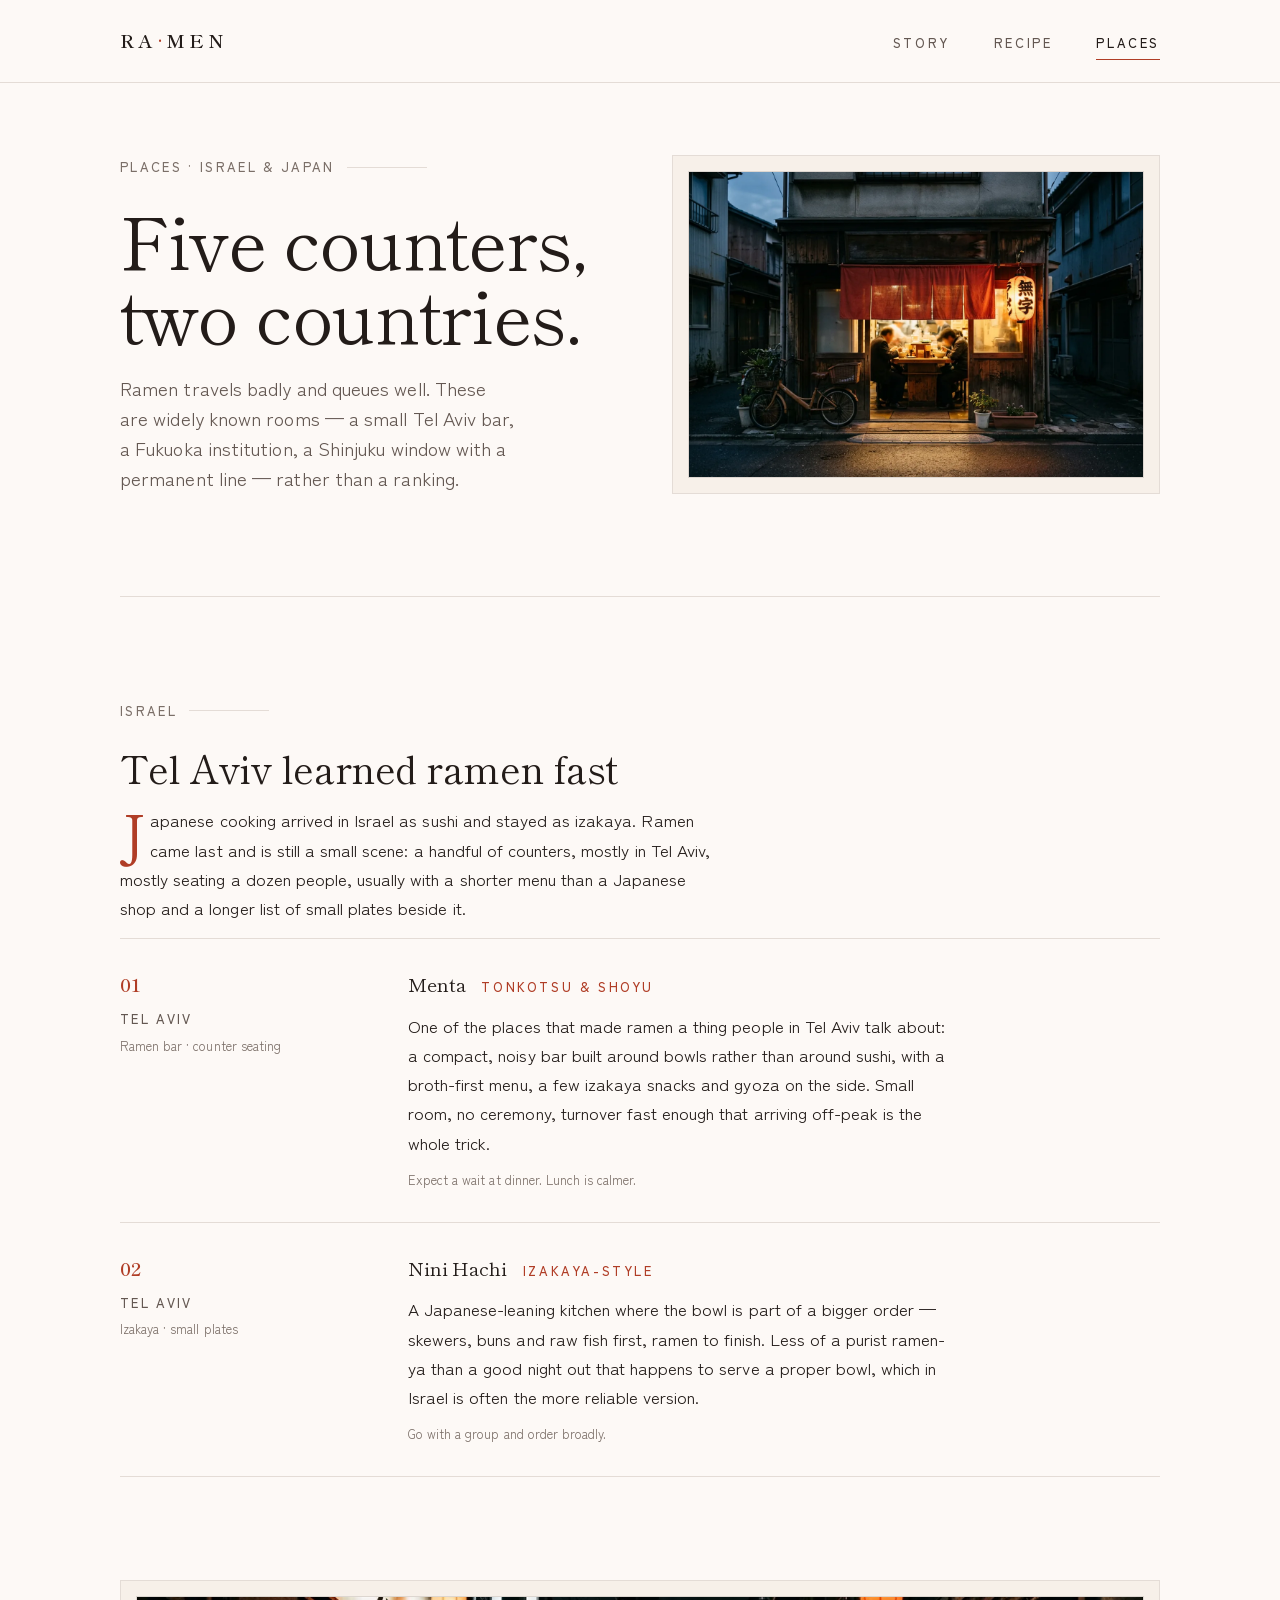
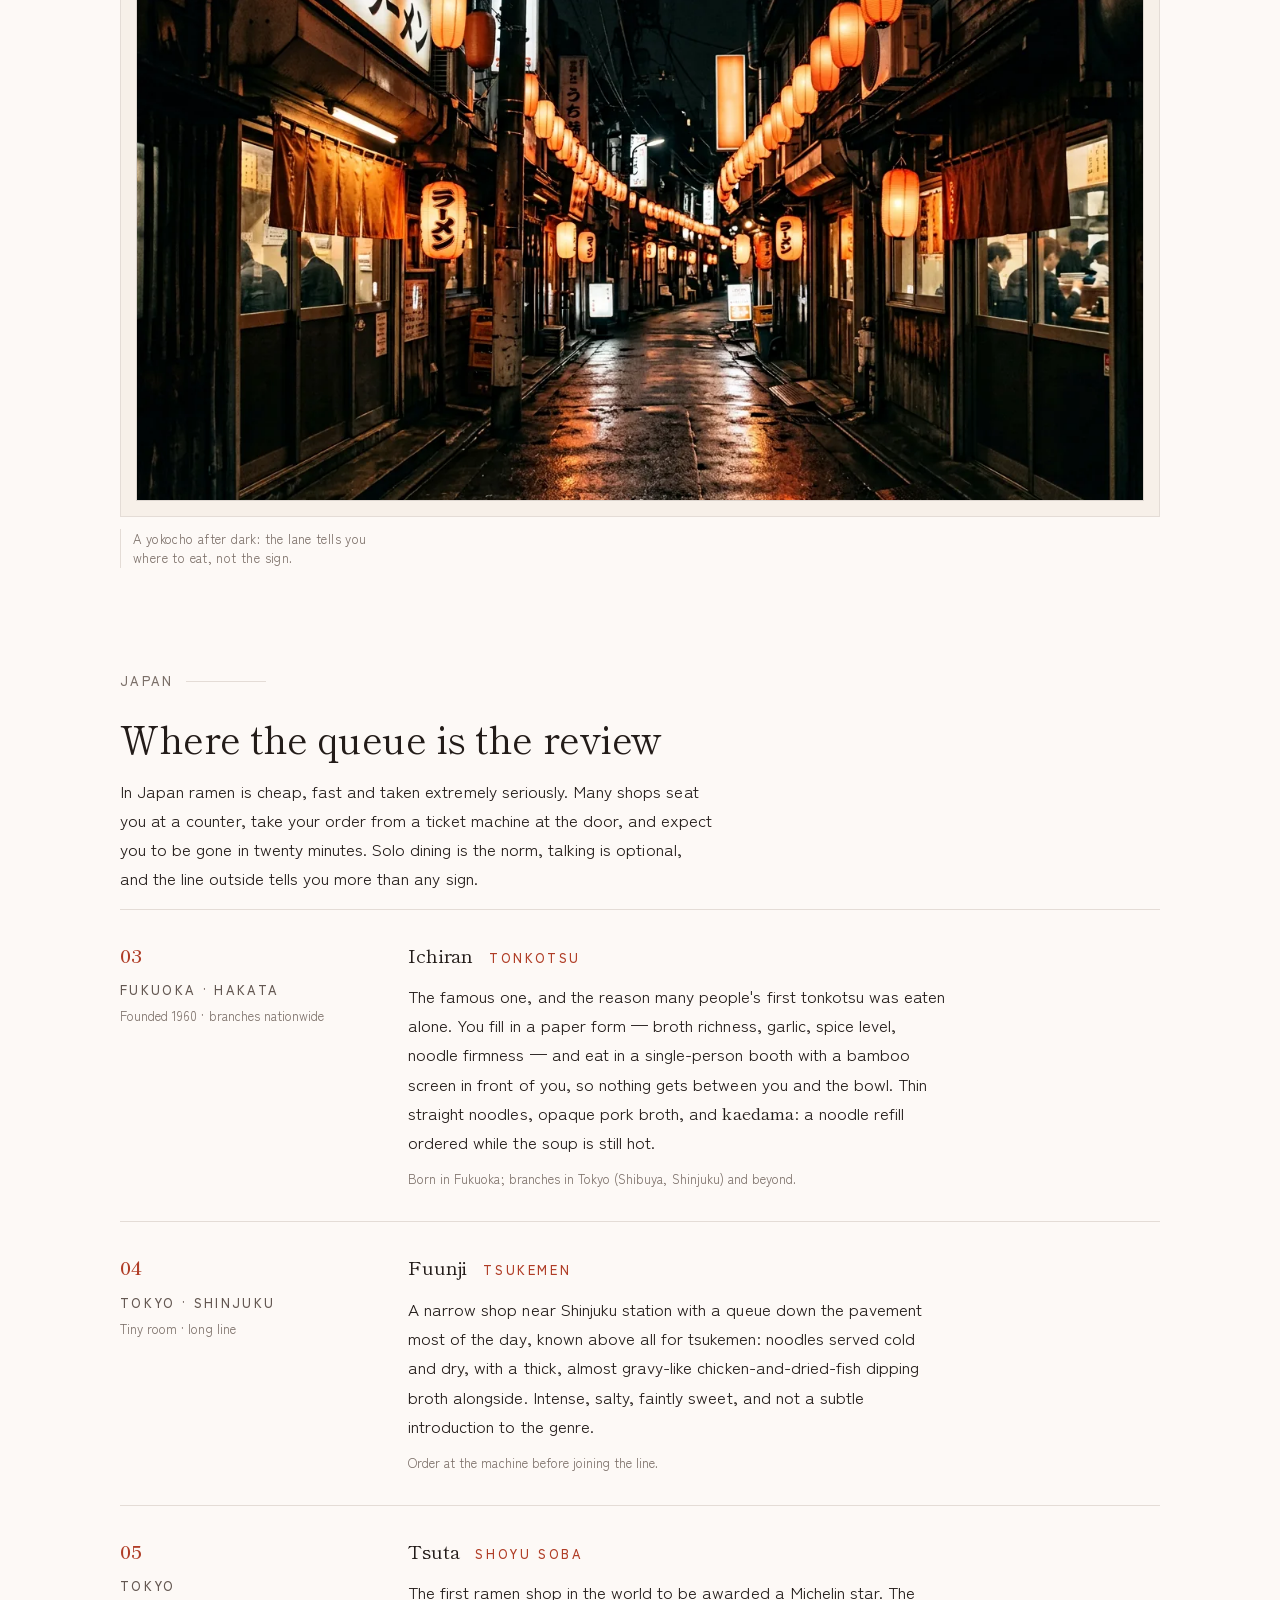
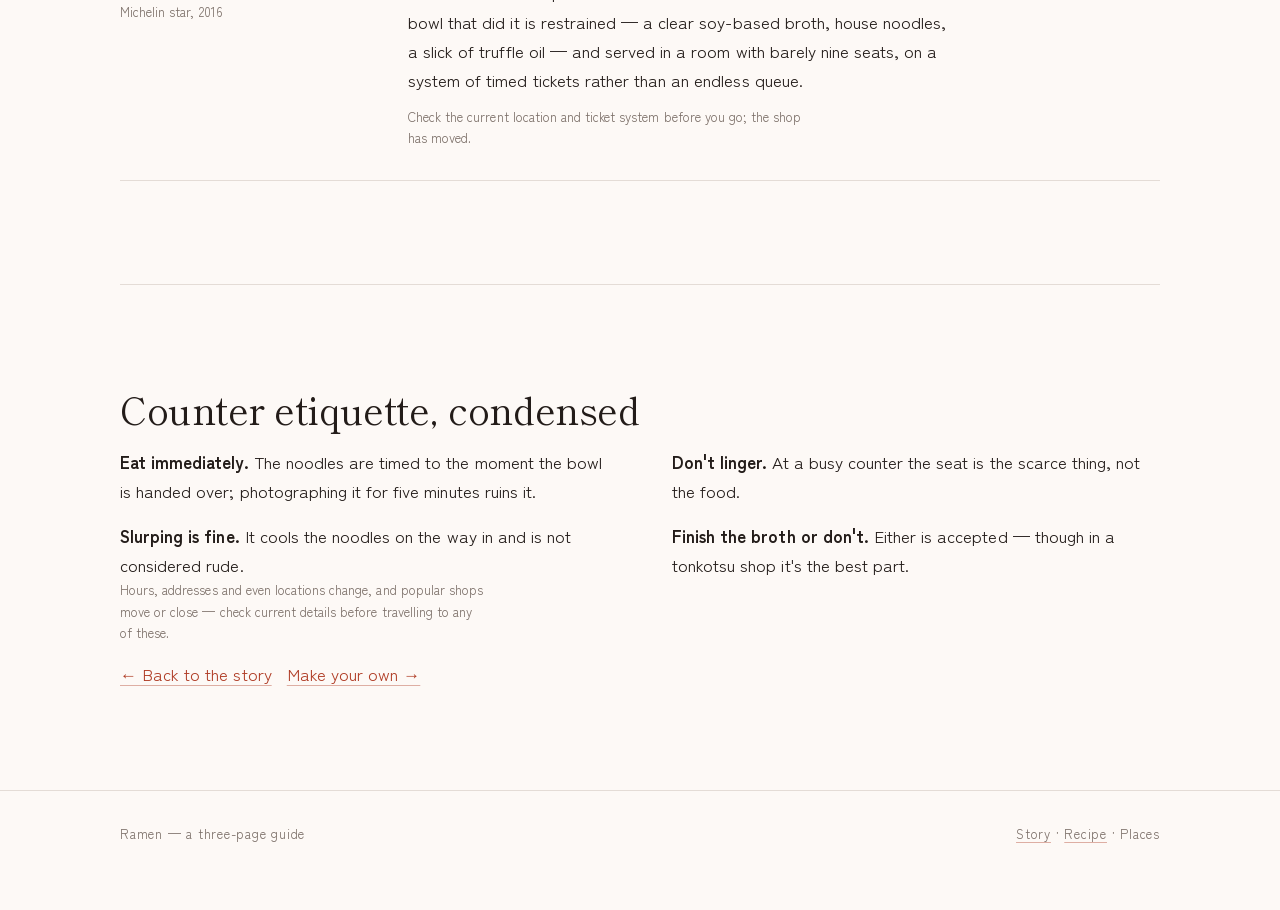
==== commit 6bcdc68d: "Wire in the photographs and tighten the type hierarchy Images - All seven generated pictures are in " ====
--- a/places.html
+++ b/places.html
@@ -36,7 +36,12 @@
         <p class="lead">Ramen travels badly and queues well. These are widely known rooms — a small Tel Aviv bar, a Fukuoka institution, a Shinjuku window with a permanent line — rather than a ranking.</p>
       </div>
       <figure class="hero-art">
-        <div class="frame"><img src="images/noren.svg" alt="A minimal ramen shop front with a noren curtain, a paper lantern and a counter visible through the doorway." width="640" height="420"></div>
+        <div class="frame">
+          <picture>
+            <source srcset="images/06-shopfront.webp" type="image/webp">
+            <img src="images/06-shopfront.jpg" alt="A small ramen shop at dusk: a red noren curtain hanging in the doorway, a lantern lit beside it, customers at the counter inside." width="1264" height="848" fetchpriority="high">
+          </picture>
+        </div>
       </figure>
     </section>
 
@@ -80,8 +85,13 @@
     </section>
 
     <figure class="figure-band">
-      <div class="frame"><img src="images/map.svg" alt="A minimal diagram linking Israel and Japan, the two places covered on this page." width="640" height="300"></div>
-      <figcaption>About 9,000 km between the two halves of this page.</figcaption>
+      <div class="frame">
+        <picture>
+          <source srcset="images/07-alley-panorama.webp" type="image/webp">
+          <img src="images/07-alley-panorama.jpg" alt="A narrow alley of ramen shops at night, paper lanterns receding into the distance above wet asphalt." width="1264" height="632" loading="lazy" decoding="async">
+        </picture>
+      </div>
+      <figcaption>A yokocho after dark: the lane tells you where to eat, not the sign.</figcaption>
     </figure>
 
     <section>
--- a/styles.css
+++ b/styles.css
@@ -26,13 +26,16 @@
   --display: "Shippori Mincho", "Iowan Old Style", Palatino, Georgia, serif;
   --text:    "Zen Kaku Gothic New", ui-sans-serif, -apple-system, "Segoe UI", Helvetica, sans-serif;
 
-  --step-h1:   clamp(2.75rem, 6.2vw, 4.5rem);
-  --step-h2:   clamp(1.875rem, 3.4vw, 2.375rem);
-  --step-h3:   1.375rem;
-  --step-lead: clamp(1.1875rem, 1.6vw, 1.3125rem);
-  --step-body: 1.0625rem;
-  --step-note: 0.8125rem;
-  --step-label: 0.6875rem;
+  /* Three text sizes and two display steps — the whole scale.
+     lg  19px  leads, item headings, every accent numeral
+     md  17px  all running text
+     sm  13px  notes, captions and uppercase labels */
+  --text-lg: 1.1875rem;
+  --text-md: 1.0625rem;
+  --text-sm: 0.8125rem;
+
+  --display-xl: clamp(2.75rem, 6.2vw, 4.5rem);
+  --display-lg: clamp(1.875rem, 3.4vw, 2.375rem);
 
   --measure: 66ch;
   --measure-narrow: 52ch;
@@ -73,7 +76,7 @@
   background: var(--paper);
   color: var(--ink);
   font-family: var(--text);
-  font-size: var(--step-body);
+  font-size: var(--text-md);
   line-height: 1.72;
   font-weight: 400;
   letter-spacing: 0.002em;
@@ -98,7 +101,11 @@
   padding-inline: var(--gutter);
 }
 
-main { padding-bottom: var(--section); }
+main {
+  padding-bottom: var(--section);
+  /* places are numbered once across the page, not once per section */
+  counter-reset: place;
+}
 
 section { margin-top: var(--section); }
 
@@ -124,7 +131,7 @@
 
 .logo {
   font-family: var(--display);
-  font-size: 1.1875rem;
+  font-size: var(--text-lg);
   font-weight: 600;
   letter-spacing: 0.2em;
   text-transform: uppercase;
@@ -147,7 +154,7 @@
   display: inline-block;
   color: var(--ink-soft);
   text-decoration: none;
-  font-size: var(--step-label);
+  font-size: var(--text-sm);
   font-weight: 500;
   letter-spacing: 0.2em;
   text-transform: uppercase;
@@ -188,7 +195,7 @@
 }
 
 h1 {
-  font-size: var(--step-h1);
+  font-size: var(--display-xl);
   line-height: 1.02;
   letter-spacing: -0.018em;
   margin: 0 0 var(--space-lg);
@@ -196,7 +203,7 @@
 }
 
 h2 {
-  font-size: var(--step-h2);
+  font-size: var(--display-lg);
   line-height: 1.14;
   letter-spacing: -0.012em;
   margin: 0 0 var(--space-md);
@@ -204,7 +211,7 @@
 }
 
 h3 {
-  font-size: var(--step-h3);
+  font-size: var(--text-lg);
   line-height: 1.32;
   letter-spacing: -0.006em;
   margin: 0 0 var(--space-2xs);
@@ -247,9 +254,9 @@
   align-items: center;
   gap: var(--space-sm);
   font-family: var(--text);
-  font-size: var(--step-label);
+  font-size: var(--text-sm);
   font-weight: 500;
-  letter-spacing: 0.24em;
+  letter-spacing: 0.18em;
   text-transform: uppercase;
   color: var(--ink-faint);
   margin: 0 0 var(--space-lg);
@@ -265,7 +272,7 @@
 }
 
 .lead {
-  font-size: var(--step-lead);
+  font-size: var(--text-lg);
   line-height: 1.58;
   letter-spacing: 0.004em;
   color: var(--ink-soft);
@@ -273,7 +280,7 @@
 }
 
 .note {
-  font-size: var(--step-note);
+  font-size: var(--text-sm);
   line-height: 1.62;
   color: var(--ink-faint);
   max-width: var(--measure-narrow);
@@ -293,7 +300,7 @@
 
 .hero {
   display: grid;
-  grid-template-columns: 1.12fr 0.88fr;
+  grid-template-columns: 1fr 1fr;
   align-items: center;
   gap: var(--col-gap);
   padding-block: clamp(2.5rem, 6vw, 4.5rem) 0;
@@ -320,7 +327,7 @@
   margin-top: var(--space-sm);
   padding-left: var(--space-sm);
   border-left: 1px solid var(--rule);
-  font-size: var(--step-note);
+  font-size: var(--text-sm);
   line-height: 1.5;
   letter-spacing: 0.03em;
   color: var(--ink-faint);
@@ -359,10 +366,15 @@
 
 .timeline > li:last-child { border-bottom: 1px solid var(--rule); }
 
-.timeline .year {
+/* Years, step numbers and place numbers are one thing in three places:
+   same face, size, weight and colour on every page. */
+.timeline .year,
+.steps > li::before,
+.place > div:first-child::before {
   font-family: var(--display);
-  font-size: 1.1875rem;
+  font-size: var(--text-lg);
   font-weight: 600;
+  line-height: 1.32;
   font-variant-numeric: tabular-nums;
   letter-spacing: 0.02em;
   color: var(--accent);
@@ -383,7 +395,7 @@
 }
 
 .meta dt {
-  font-size: var(--step-label);
+  font-size: var(--text-sm);
   font-weight: 500;
   letter-spacing: 0.2em;
   text-transform: uppercase;
@@ -393,7 +405,7 @@
 .meta dd {
   margin: var(--space-2xs) 0 0;
   font-family: var(--display);
-  font-size: 1.0625rem;
+  font-size: var(--text-lg);
   letter-spacing: 0.01em;
 }
 
@@ -422,7 +434,7 @@
   gap: var(--space-sm);
   padding-block: var(--space-sm);
   border-bottom: 1px solid var(--rule);
-  font-size: 0.9375rem;
+  font-size: var(--text-md);
   /* dotted leader, masked by the opaque text on either side */
   background-image: radial-gradient(circle at center, var(--rule-strong) 0.5px, transparent 0.6px);
   background-size: 6px 1px;
@@ -465,12 +477,6 @@
   content: counter(step, decimal-leading-zero);
   grid-column: 1;
   grid-row: 1 / -1;
-  font-family: var(--display);
-  font-size: 1.0625rem;
-  font-variant-numeric: tabular-nums;
-  letter-spacing: 0.06em;
-  color: var(--accent);
-  padding-top: 0.28em;
 }
 
 .steps > li > * { grid-column: 2; }
@@ -484,7 +490,6 @@
   list-style: none;
   margin: 0;
   padding: 0;
-  counter-reset: place;
 }
 
 .place {
@@ -501,11 +506,6 @@
 .place > div:first-child::before {
   content: counter(place, decimal-leading-zero);
   display: block;
-  font-family: var(--display);
-  font-size: 1.0625rem;
-  font-variant-numeric: tabular-nums;
-  letter-spacing: 0.06em;
-  color: var(--accent);
   margin-bottom: var(--space-sm);
 }
 
@@ -520,7 +520,7 @@
 .place-head h3 { margin: 0; }
 
 .tag {
-  font-size: var(--step-label);
+  font-size: var(--text-sm);
   font-weight: 500;
   letter-spacing: 0.2em;
   text-transform: uppercase;
@@ -536,7 +536,7 @@
   border-top: 1px solid var(--rule);
   padding-block: var(--space-xl) var(--space-3xl);
   color: var(--ink-faint);
-  font-size: var(--step-note);
+  font-size: var(--text-sm);
   letter-spacing: 0.06em;
 }
 
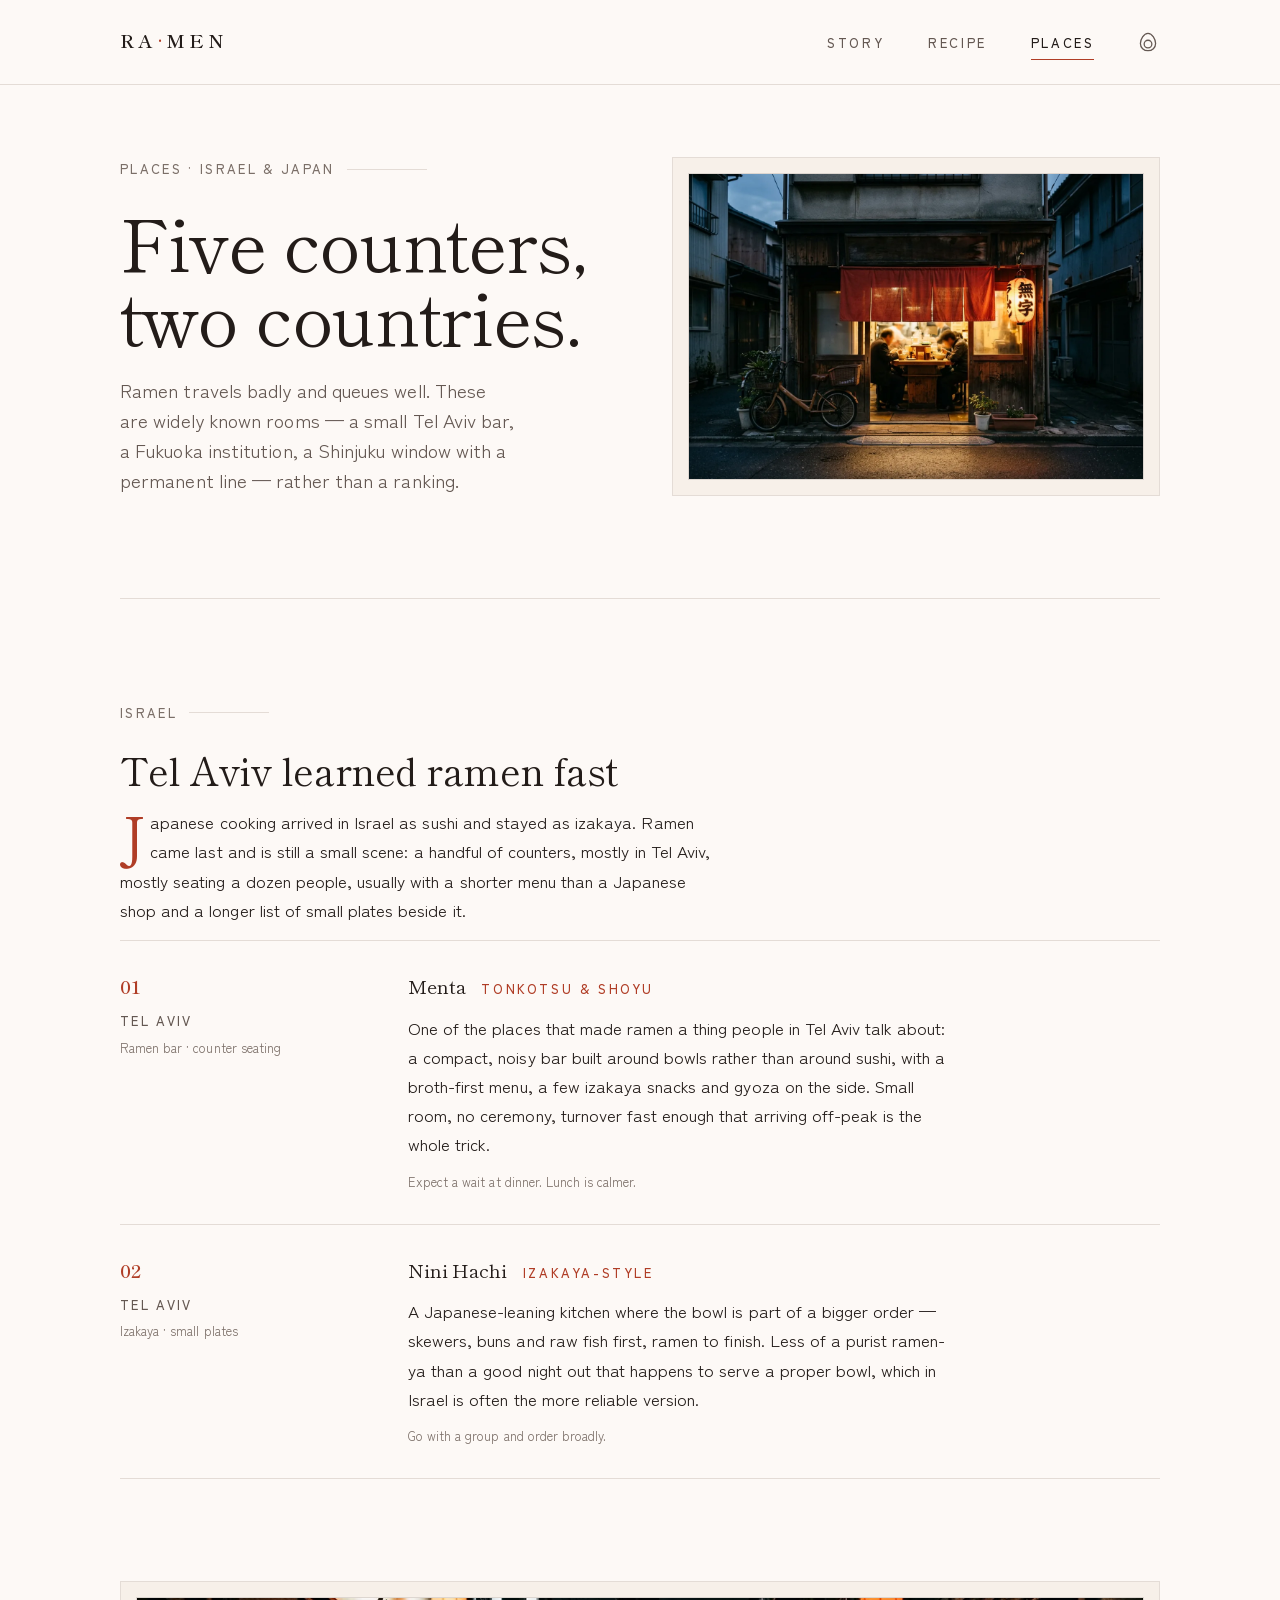
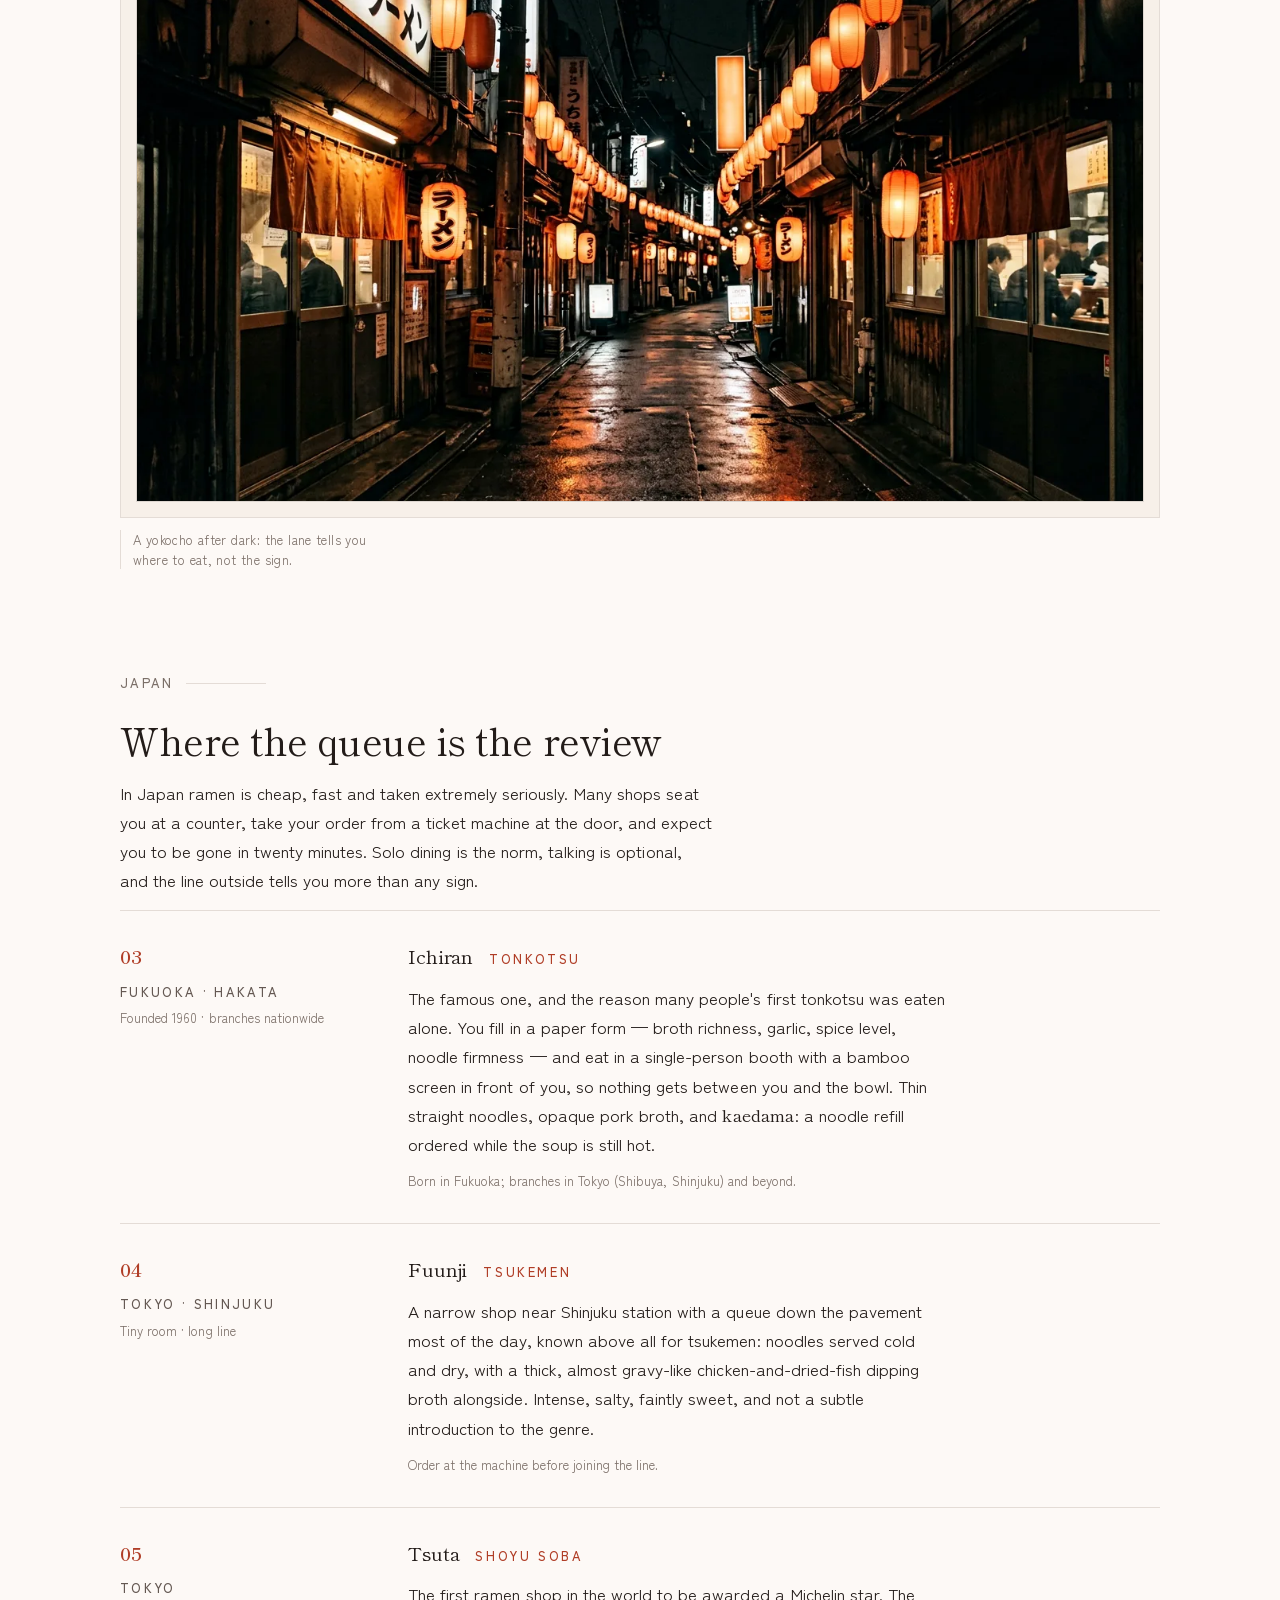
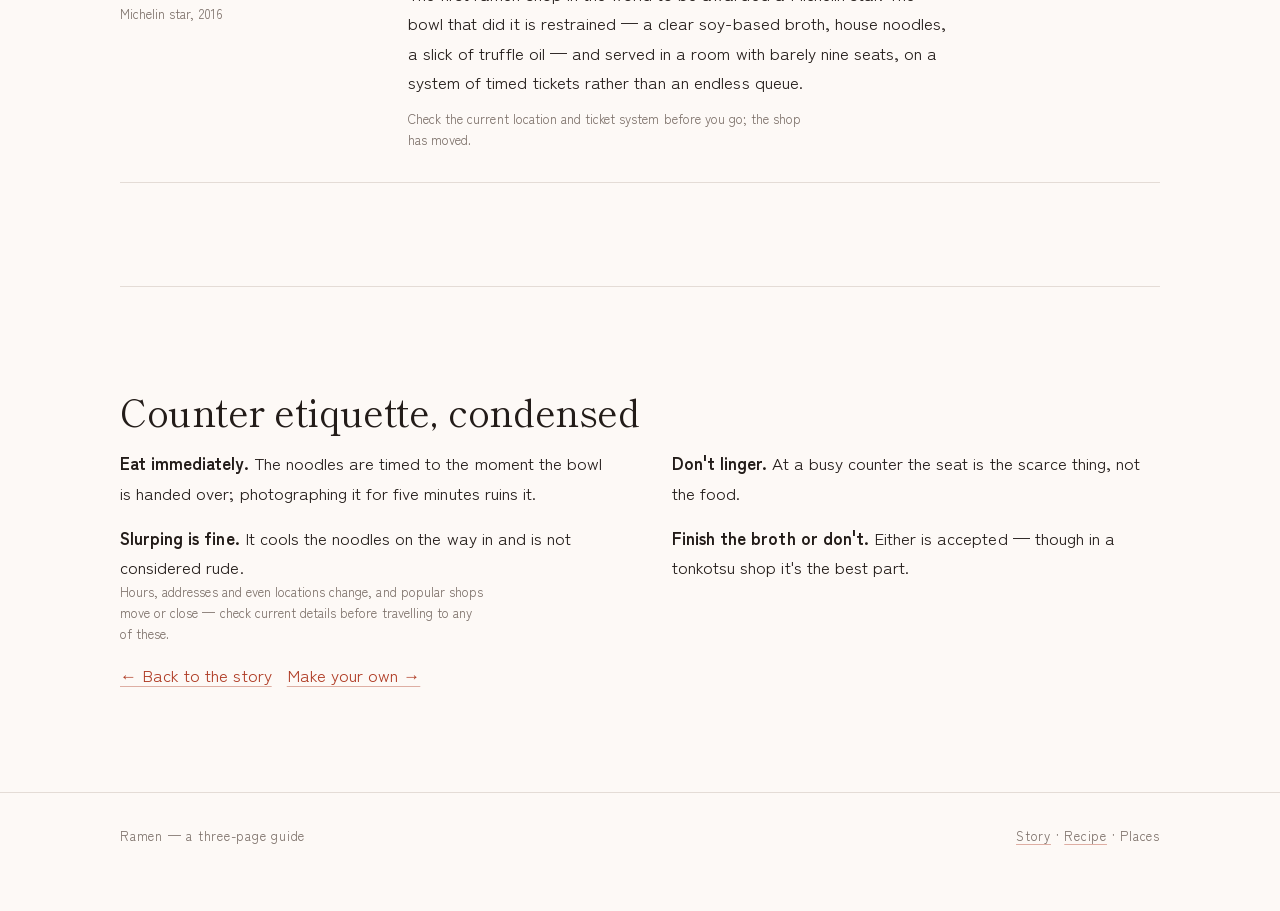
==== commit 01aacb1b: "Add a theme switch, drawn as an ajitama A button in the masthead on all four pages: an egg in line f" ====
--- a/places.html
+++ b/places.html
@@ -10,19 +10,28 @@
 <meta name="theme-color" content="#17110f" media="(prefers-color-scheme: dark)">
 <link rel="stylesheet" href="fonts.css">
 <link rel="stylesheet" href="styles.css">
+<script src="theme.js"></script>
 </head>
 <body>
 
 <header class="site-head">
   <div class="wrap">
     <a class="logo" href="index.html">Ra<span>·</span>men</a>
-    <nav aria-label="Main">
-      <ul>
-        <li><a href="index.html">Story</a></li>
-        <li><a href="recipe.html">Recipe</a></li>
-        <li><a href="places.html" aria-current="page">Places</a></li>
-      </ul>
-    </nav>
+    <div class="head-end">
+      <nav aria-label="Main">
+        <ul>
+          <li><a href="story.html">Story</a></li>
+          <li><a href="recipe.html">Recipe</a></li>
+          <li><a href="places.html" aria-current="page">Places</a></li>
+        </ul>
+      </nav>
+      <button class="theme-toggle" type="button" aria-label="Switch to dark theme" title="Switch to dark theme">
+        <svg viewBox="0 0 24 24" aria-hidden="true" focusable="false">
+          <path class="egg-white" d="M12 2.5c4.6 0 8.3 6.6 8.3 11.2 0 4.5-3.7 7.8-8.3 7.8s-8.3-3.3-8.3-7.8C3.7 9.1 7.4 2.5 12 2.5Z"/>
+          <circle class="egg-yolk" cx="12" cy="14.3" r="4.2"/>
+        </svg>
+      </button>
+    </div>
   </div>
 </header>
 
@@ -160,7 +169,7 @@
         </div>
       </div>
       <p class="note">Hours, addresses and even locations change, and popular shops move or close — check current details before travelling to any of these.</p>
-      <p><a href="index.html">← Back to the story</a> &nbsp; <a href="recipe.html">Make your own →</a></p>
+      <p><a href="story.html">← Back to the story</a> &nbsp; <a href="recipe.html">Make your own →</a></p>
     </section>
 
   </div>
@@ -169,7 +178,7 @@
 <footer class="site-foot">
   <div class="wrap">
     <span>Ramen — a three-page guide</span>
-    <span><a href="index.html">Story</a> · <a href="recipe.html">Recipe</a> · Places</span>
+    <span><a href="story.html">Story</a> · <a href="recipe.html">Recipe</a> · Places</span>
   </div>
 </footer>
 
--- a/styles.css
+++ b/styles.css
@@ -22,6 +22,13 @@
 
   --hairline: color-mix(in oklab, var(--ink) 12%, transparent);
 
+  /* the switch is an ajitama: line only here, filled in the dark theme */
+  --egg-fill: none;
+  --egg-yolk-fill: none;
+  --egg-line: var(--ink-soft);
+  --egg-yolk-line: var(--ink-soft);
+  --egg-yolk-hover: var(--accent);
+
   /* ---- type -------------------------------------------------- */
   --display: "Shippori Mincho", "Iowan Old Style", Palatino, Georgia, serif;
   --text:    "Zen Kaku Gothic New", ui-sans-serif, -apple-system, "Segoe UI", Helvetica, sans-serif;
@@ -103,8 +110,8 @@
 
 main {
   padding-bottom: var(--section);
-  /* places are numbered once across the page, not once per section */
-  counter-reset: place;
+  /* numbered once across the page, so a second list continues the count */
+  counter-reset: place step;
 }
 
 section { margin-top: var(--section); }
@@ -185,6 +192,61 @@
   transform: scaleX(1);
 }
 
+/* ---------- theme switch -------------------------------------- */
+
+.head-end {
+  display: flex;
+  align-items: center;
+  gap: clamp(1rem, 3vw, 2.25rem);
+}
+
+.theme-toggle {
+  display: grid;
+  place-items: center;
+  width: 2.25rem;
+  height: 2.25rem;
+  margin-right: -0.4rem;
+  padding: 0;
+  border: 0;
+  border-radius: 50%;
+  background: none;
+  cursor: pointer;
+  -webkit-tap-highlight-color: transparent;
+}
+
+.theme-toggle svg {
+  display: block;
+  width: 1.375rem;
+  height: 1.375rem;
+  transition: transform var(--slow) var(--ease-out);
+}
+
+.egg-white,
+.egg-yolk {
+  stroke-width: 1.4;
+  stroke-linejoin: round;
+  transition: fill var(--fast) ease, stroke var(--fast) ease;
+}
+
+.egg-white {
+  fill: var(--egg-fill);
+  stroke: var(--egg-line);
+}
+
+.egg-yolk {
+  fill: var(--egg-yolk-fill);
+  stroke: var(--egg-yolk-line);
+}
+
+/* hovering the outline egg fills the yolk — a look at what the click does */
+.theme-toggle:hover .egg-yolk,
+.theme-toggle:focus-visible .egg-yolk {
+  fill: var(--egg-yolk-hover);
+  stroke: var(--egg-yolk-hover);
+}
+
+.theme-toggle:hover svg { transform: scale(1.08); }
+.theme-toggle:active svg { transform: scale(0.96); }
 /* ---------- headings ----------------------------------------- */
 
 h1, h2, h3 {
@@ -352,25 +414,52 @@
 }
 
 /* ---------- timeline ----------------------------------------- */
-
-.timeline { list-style: none; margin: 0; padding: 0; }
+/* Two eras side by side, each hung off its own axis: the seam falls
+   where ramen stops being street food and starts being an industry. */
+
+.eras {
+  display: grid;
+  grid-template-columns: 1fr 1fr;
+  gap: var(--space-2xl) var(--col-gap);
+}
+
+.era > .eyebrow { margin-bottom: var(--space-md); }
+
+.timeline {
+  list-style: none;
+  margin: 0;
+  padding: 0 0 0 var(--space-lg);
+  border-left: 1px solid var(--rule);
+}
 
 .timeline > li {
-  display: grid;
-  grid-template-columns: 7rem 1fr;
-  gap: var(--space-md) var(--col-gap);
-  padding-block: var(--space-lg);
-  border-top: 1px solid var(--rule);
-  transition: background-color var(--fast) ease;
-}
-
-.timeline > li:last-child { border-bottom: 1px solid var(--rule); }
+  position: relative;
+  padding-bottom: var(--space-lg);
+}
+
+.timeline > li:last-child { padding-bottom: 0; }
+
+/* the tick, ringed in paper so the axis appears to pass behind it */
+.timeline > li::before {
+  content: "";
+  position: absolute;
+  left: calc(-1 * var(--space-lg) - 3px);
+  top: 0.58em;
+  width: 7px;
+  height: 7px;
+  border-radius: 50%;
+  background: var(--accent);
+  box-shadow: 0 0 0 3px var(--paper);
+}
+
+.timeline .year { display: block; margin-bottom: var(--space-2xs); }
 
 /* Years, step numbers and place numbers are one thing in three places:
    same face, size, weight and colour on every page. */
 .timeline .year,
 .steps > li::before,
-.place > div:first-child::before {
+.place > div:first-child::before,
+.card .num {
   font-family: var(--display);
   font-size: var(--text-lg);
   font-weight: 600;
@@ -380,7 +469,7 @@
   color: var(--accent);
 }
 
-.timeline p { margin: 0; max-width: 58ch; }
+.timeline p { margin: 0; max-width: 42ch; }
 
 /* ---------- recipe meta -------------------------------------- */
 
@@ -454,24 +543,58 @@
 }
 
 /* ---------- steps -------------------------------------------- */
+/* Two phases: five steps you do hours ahead, three in the last two
+   minutes. Each step keeps its clock out in the right margin, so the
+   shape of the afternoon is readable without reading the prose. */
+
+.phase + .pull { margin-top: var(--space-2xl); }
+.pull + .phase { margin-top: var(--space-3xl); }
+
+.phase > .eyebrow { margin-bottom: var(--space-md); }
+
+.pull {
+  font-family: var(--display);
+  font-size: var(--display-lg);
+  line-height: 1.16;
+  letter-spacing: -0.012em;
+  color: var(--ink);
+  max-width: 24ch;
+  margin-left: calc(3.5rem + var(--space-xl));
+  text-wrap: balance;
+}
 
 .steps {
   list-style: none;
   margin: 0;
   padding: 0;
-  counter-reset: step;
 }
 
 .steps > li {
   counter-increment: step;
   display: grid;
-  grid-template-columns: 3.5rem 1fr;
-  gap: var(--space-lg);
-  padding-block: var(--space-lg);
+  grid-template-columns: 3.5rem minmax(0, 34rem) 1fr;
+  gap: var(--space-xs) var(--space-xl);
+  padding-block: var(--space-md);
   border-top: 1px solid var(--rule);
 }
 
 .steps > li:last-child { border-bottom: 1px solid var(--rule); }
+
+.clock {
+  grid-column: 3;
+  grid-row: 1 / -1;
+  align-self: start;
+  justify-self: end;
+  text-align: right;
+  margin: 0;
+  font-size: var(--text-sm);
+  font-weight: 500;
+  font-variant-numeric: tabular-nums;
+  letter-spacing: 0.06em;
+  line-height: 1.32;
+  color: var(--ink-faint);
+  max-width: none;
+}
 
 .steps > li::before {
   content: counter(step, decimal-leading-zero);
@@ -479,10 +602,10 @@
   grid-row: 1 / -1;
 }
 
-.steps > li > * { grid-column: 2; }
+.steps > li > :not(.clock) { grid-column: 2; }
 
 .steps h3 { margin-bottom: var(--space-2xs); }
-.steps p { margin: 0; max-width: 58ch; }
+.steps p { margin: 0; max-width: 54ch; }
 
 /* ---------- places ------------------------------------------- */
 
@@ -550,6 +673,188 @@
 .site-foot a { color: var(--ink-faint); }
 .site-foot a:hover { color: var(--ink); }
 
+/* ---------- home: banner ------------------------------------- */
+
+main > .banner { margin-top: 0; }
+
+.banner {
+  position: relative;
+  isolation: isolate;
+  display: grid;
+  align-items: end;
+  min-height: clamp(22rem, 64vh, 38rem);
+  overflow: hidden;
+  background: var(--paper-deep);
+}
+
+.banner img {
+  position: absolute;
+  inset: 0;
+  z-index: -2;
+  width: 100%;
+  height: 100%;
+  object-fit: cover;
+  object-position: right 45%;
+}
+
+/* a scrim, so the type holds against whatever photograph sits behind it */
+.banner::after {
+  content: "";
+  position: absolute;
+  inset: 0;
+  z-index: -1;
+  background:
+    linear-gradient(to right,
+      oklch(0.15 0.012 45 / 0.62) 0%,
+      oklch(0.15 0.012 45 / 0.42) 34%,
+      oklch(0.15 0.012 45 / 0.08) 62%,
+      oklch(0.15 0.012 45 / 0) 100%),
+    linear-gradient(to top,
+      oklch(0.15 0.012 45 / 0.72) 0%,
+      oklch(0.15 0.012 45 / 0.42) 38%,
+      oklch(0.15 0.012 45 / 0.08) 74%,
+      oklch(0.15 0.012 45 / 0) 100%);
+}
+
+.banner-text {
+  padding-top: var(--space-4xl);
+  padding-bottom: clamp(1.75rem, 4vw, 3rem);
+}
+
+.banner-text .eyebrow { color: oklch(0.85 0.022 62); }
+.banner-text .eyebrow::after { background: oklch(0.85 0.022 62 / 0.45); }
+
+.banner h1 {
+  margin-bottom: 0;
+  max-width: 18ch;
+  color: oklch(0.975 0.008 70);
+}
+
+/* A light photograph needs the opposite treatment: pale scrim, dark type.
+   Both are fixed values, because the photograph does not change with the
+   colour scheme. Add class="banner is-light" to switch. */
+.banner.is-light::after {
+  background: linear-gradient(to top,
+    oklch(0.99 0.006 62 / 0.92) 0%,
+    oklch(0.99 0.006 62 / 0.62) 38%,
+    oklch(0.99 0.006 62 / 0.12) 78%,
+    oklch(0.99 0.006 62 / 0.04) 100%);
+}
+
+.banner.is-light h1 { color: oklch(0.22 0.012 48); }
+.banner.is-light .banner-text .eyebrow { color: oklch(0.45 0.016 50); }
+.banner.is-light .banner-text .eyebrow::after { background: oklch(0.45 0.016 50 / 0.4); }
+
+/* the banner runs to the page edges, so the column below it needs its own air */
+.banner + .wrap { padding-top: var(--section); }
+
+/* ---------- home: introduction ------------------------------- */
+
+.intro {
+  display: grid;
+  grid-template-columns: 1.05fr 0.95fr;
+  gap: var(--col-gap);
+  align-items: start;
+}
+
+.intro .pull {
+  margin-left: 0;
+  max-width: 20ch;
+}
+
+.intro-body p { max-width: 44ch; }
+.intro-body .note { margin-top: var(--space-md); margin-bottom: 0; }
+
+/* ---------- home: the three doors ---------------------------- */
+
+.cards {
+  display: grid;
+  grid-template-columns: 1fr;
+  gap: var(--space-3xl);
+}
+
+.card {
+  display: block;
+  text-decoration: none;
+  color: var(--ink);
+}
+
+.card-art {
+  display: block;
+  margin-bottom: var(--space-md);
+  padding: clamp(0.375rem, 1.1vw, 0.625rem);
+  background: var(--paper-warm);
+  border: 1px solid var(--rule);
+}
+
+.card-art picture {
+  display: block;
+  overflow: hidden;
+}
+
+.card-art img {
+  box-shadow: 0 0 0 1px var(--hairline);
+  transition: transform var(--slow) var(--ease-out);
+}
+
+.card:hover .card-art img,
+.card:focus-visible .card-art img { transform: scale(1.03); }
+
+.card .num { display: block; margin-bottom: var(--space-2xs); }
+
+.card h3 {
+  margin-bottom: var(--space-xs);
+  transition: color var(--fast) ease;
+}
+
+.card:hover h3 { color: var(--accent); }
+
+.card p {
+  margin-bottom: var(--space-md);
+  max-width: 34ch;
+}
+
+.card-go {
+  display: inline-flex;
+  align-items: baseline;
+  gap: 0.6em;
+  font-size: var(--text-sm);
+  font-weight: 500;
+  letter-spacing: 0.18em;
+  text-transform: uppercase;
+  color: var(--accent);
+}
+
+.card-go span { transition: transform var(--slow) var(--ease-out); }
+.card:hover .card-go span { transform: translateX(4px); }
+
+@media (min-width: 62rem) {
+  .cards {
+    grid-template-columns: repeat(3, 1fr);
+    gap: var(--col-gap);
+  }
+
+}
+
+@media (max-width: 46rem) {
+  .intro { grid-template-columns: 1fr; gap: var(--space-lg); }
+  .intro .pull { max-width: none; }
+
+  /* the narrow box would crop to the portrait alone, losing the bowl */
+  .banner { min-height: 22rem; }
+  .banner img { object-position: 62% 42%; }
+}
+
+@media (prefers-reduced-motion: reduce) {
+  .card-art img,
+  .card-go span,
+  nav a::after { transition: none; }
+
+  .theme-toggle svg { transition: none; }
+  .theme-toggle:hover svg,
+  .theme-toggle:active svg { transform: none; }
+}
+
 /* ---------- page-load reveal --------------------------------- */
 
 @keyframes rise {
@@ -559,9 +864,17 @@
 
 @media (prefers-reduced-motion: no-preference) {
   .hero > div > *,
-  .hero-art {
+  .hero-art,
+  .banner-text > *,
+  .cards > .card {
     animation: rise var(--slow) var(--ease-out) backwards;
   }
+
+  .banner-text > :nth-child(1) { animation-delay: 80ms; }
+  .banner-text > :nth-child(2) { animation-delay: 170ms; }
+  .cards > :nth-child(1) { animation-delay: 260ms; }
+  .cards > :nth-child(2) { animation-delay: 340ms; }
+  .cards > :nth-child(3) { animation-delay: 420ms; }
 
   .hero > div > :nth-child(1) { animation-delay: 60ms; }
   .hero > div > :nth-child(2) { animation-delay: 140ms; }
@@ -574,7 +887,6 @@
 
 @media (max-width: 62rem) {
   .place { grid-template-columns: 10rem 1fr; }
-  .timeline > li { grid-template-columns: 5.5rem 1fr; }
 }
 
 @media (max-width: 46rem) {
@@ -585,12 +897,23 @@
 
   .split.reverse > :first-child { order: 0; }
 
-  .timeline > li,
+  .eras { grid-template-columns: 1fr; }
+
   .place { grid-template-columns: 1fr; gap: var(--space-sm); }
 
   .place > div:first-child::before { margin-bottom: var(--space-2xs); }
 
-  .steps > li { grid-template-columns: 2.5rem 1fr; gap: var(--space-md); }
+  .steps > li { grid-template-columns: 2.5rem 1fr; gap: var(--space-xs) var(--space-md); }
+
+  .clock {
+    grid-column: 2;
+    grid-row: auto;
+    justify-self: start;
+    text-align: left;
+    margin-top: var(--space-2xs);
+  }
+
+  .pull { margin-left: 0; }
 
   .site-head { position: static; }
   .site-head .wrap { padding-block: var(--space-md); }
@@ -613,6 +936,11 @@
     --accent:      oklch(0.712 0.125 36);
     --accent-deep: oklch(0.790 0.110 40);
     --hairline: color-mix(in oklab, var(--ink) 18%, transparent);
+    --egg-fill: oklch(0.94 0.018 85);
+    --egg-yolk-fill: oklch(0.78 0.155 68);
+    --egg-line: oklch(0.94 0.018 85);
+    --egg-yolk-line: oklch(0.60 0.14 56);
+    --egg-yolk-hover: oklch(0.85 0.16 72);
     color-scheme: dark;
   }
 
@@ -632,6 +960,11 @@
   --accent:      oklch(0.712 0.125 36);
   --accent-deep: oklch(0.790 0.110 40);
   --hairline: color-mix(in oklab, var(--ink) 18%, transparent);
+  --egg-fill: oklch(0.94 0.018 85);
+  --egg-yolk-fill: oklch(0.78 0.155 68);
+  --egg-line: oklch(0.94 0.018 85);
+  --egg-yolk-line: oklch(0.60 0.14 56);
+  --egg-yolk-hover: oklch(0.85 0.16 72);
   color-scheme: dark;
 }
 
@@ -639,6 +972,7 @@
 
 @media print {
   :root { --paper: #fff; --ink: #000; }
+  .theme-toggle { display: none; }
   * { animation: none !important; opacity: 1 !important; transform: none !important; }
   .site-head nav, .site-foot { display: none; }
   body { background: #fff; color: #000; }
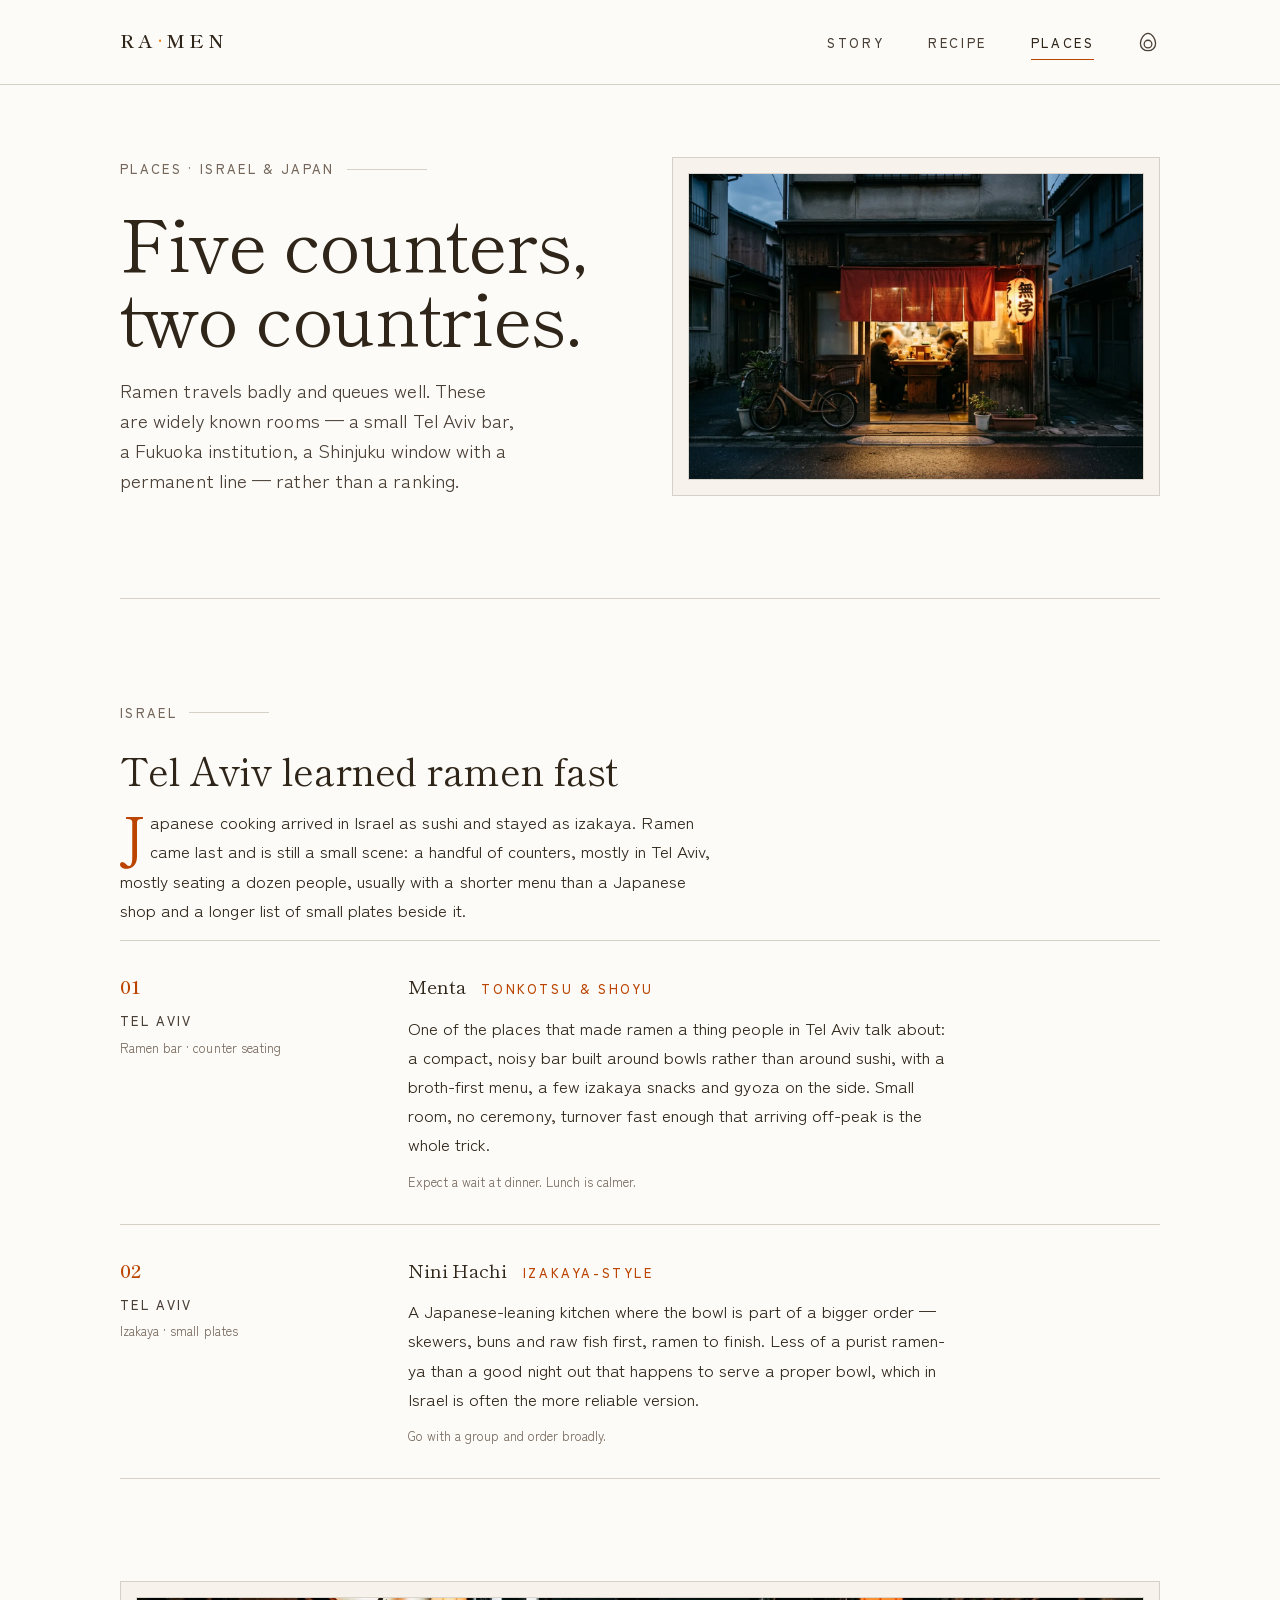
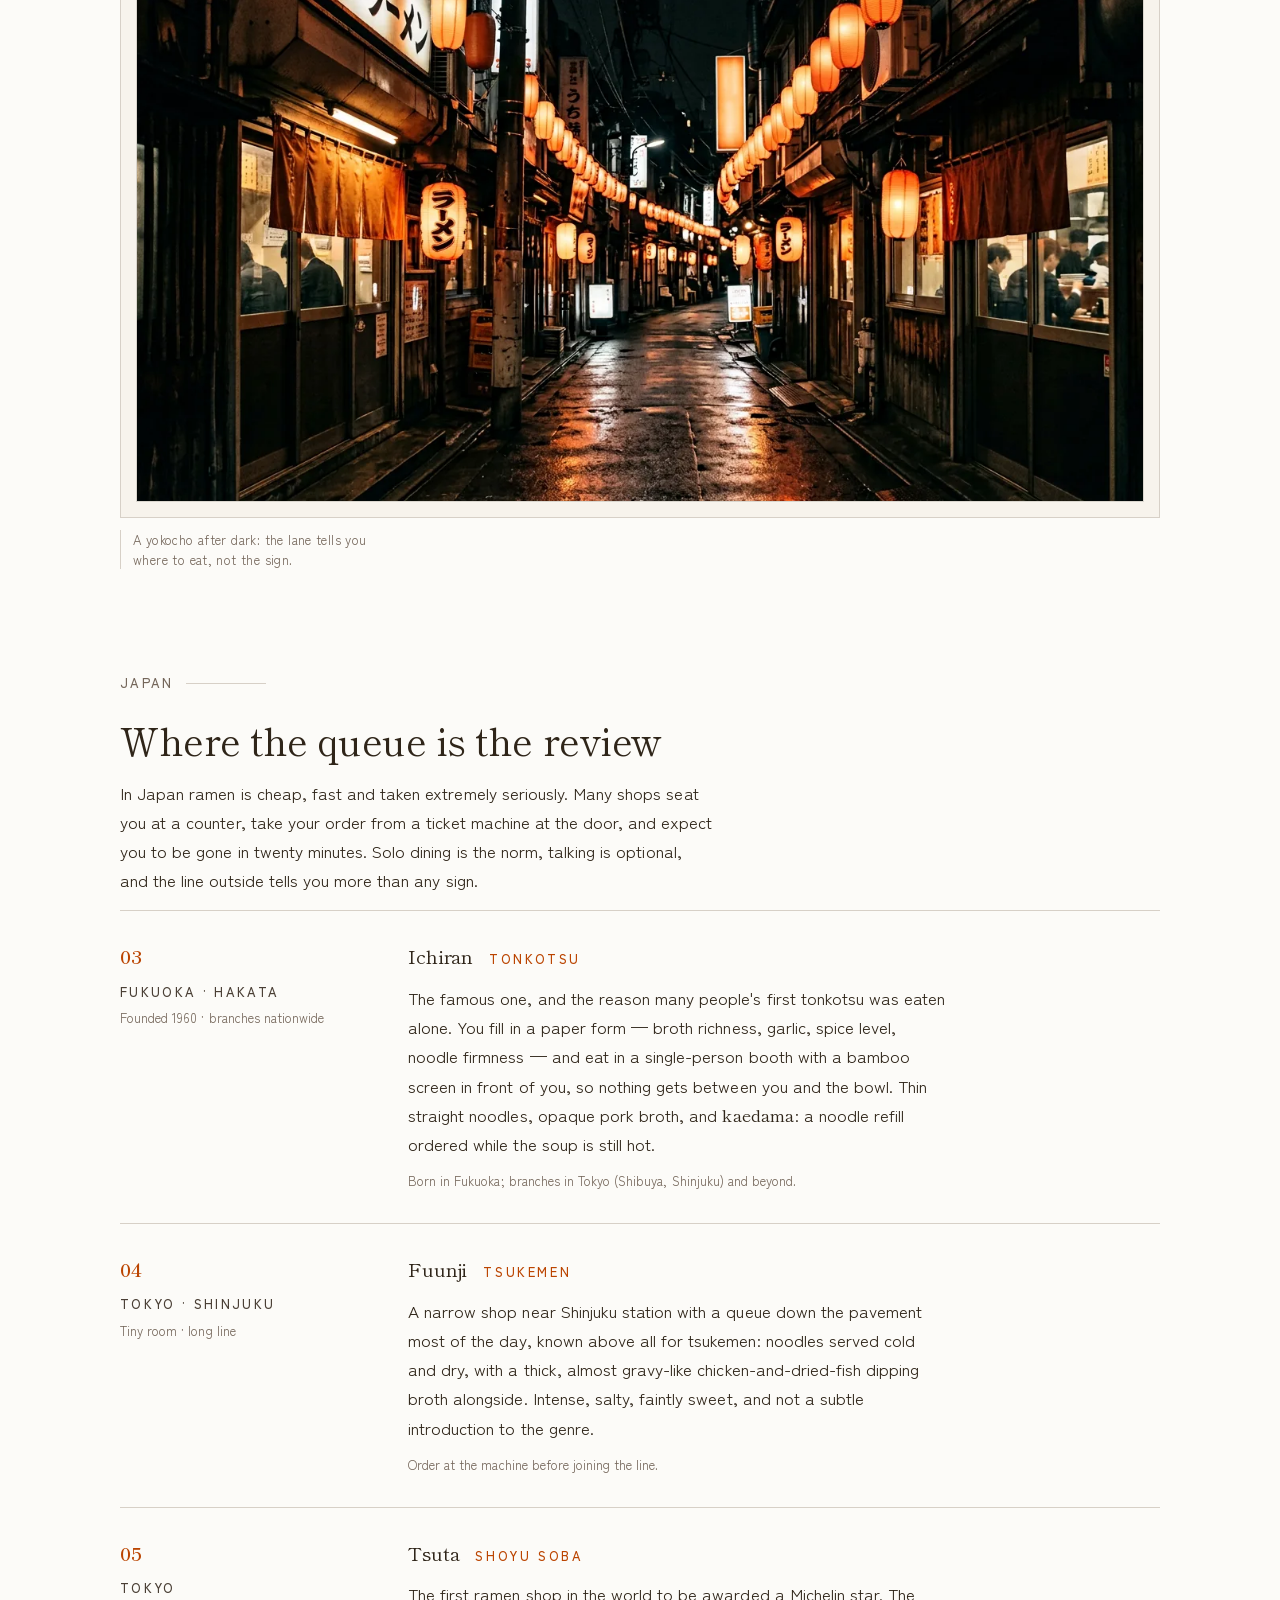
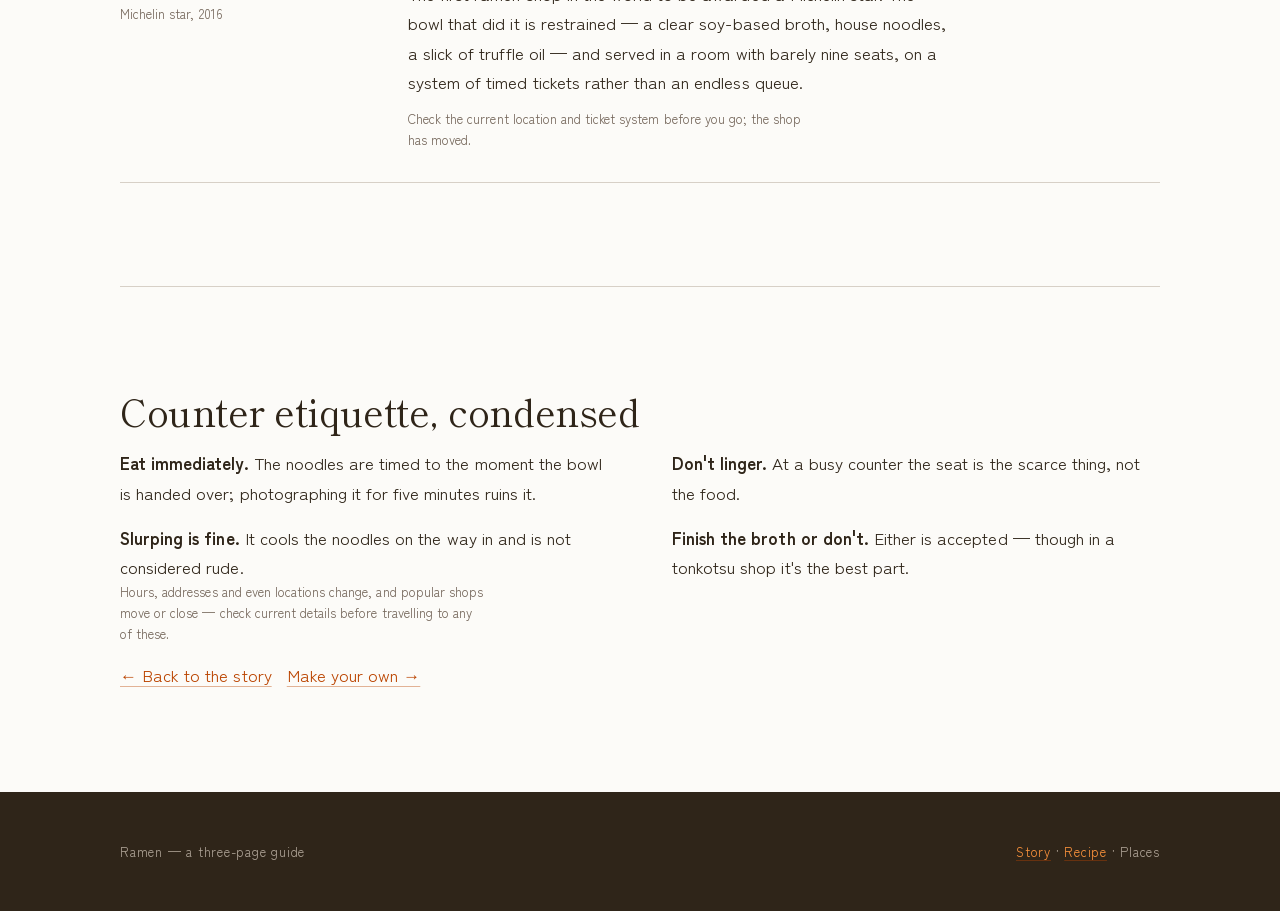
==== commit 37071793: "Repaint both themes on the supplied four-colour palette #2f2519, #4a3f35, #fa7d09, #ff4301.  The dar" ====
--- a/places.html
+++ b/places.html
@@ -6,8 +6,8 @@
 <title>Ramen — Where to Eat It</title>
 <meta name="description" content="A few well-known ramen places worth a queue: two in Israel, three in Japan.">
 <link rel="icon" href="images/bowl-top.svg" type="image/svg+xml">
-<meta name="theme-color" content="#fdf9f6" media="(prefers-color-scheme: light)">
-<meta name="theme-color" content="#17110f" media="(prefers-color-scheme: dark)">
+<meta name="theme-color" content="#fcfbf8" media="(prefers-color-scheme: light)">
+<meta name="theme-color" content="#2f2519" media="(prefers-color-scheme: dark)">
 <link rel="stylesheet" href="fonts.css">
 <link rel="stylesheet" href="styles.css">
 <script src="theme.js"></script>
--- a/styles.css
+++ b/styles.css
@@ -8,26 +8,40 @@
    =========================================================== */
 
 :root {
-  /* ---- colour ------------------------------------------------ */
-  --paper:       oklch(0.985 0.006 62);
-  --paper-warm:  oklch(0.958 0.012 62);
-  --paper-deep:  oklch(0.936 0.016 60);
-  --ink:         oklch(0.235 0.012 48);
-  --ink-soft:    oklch(0.470 0.018 50);
-  --ink-faint:   oklch(0.550 0.018 52);
-  --rule:        oklch(0.900 0.012 58);
-  --rule-strong: oklch(0.840 0.014 58);
-  --accent:      oklch(0.520 0.155 33);
-  --accent-deep: oklch(0.430 0.140 32);
-
-  --hairline: color-mix(in oklab, var(--ink) 12%, transparent);
+  /* ---- colour ------------------------------------------------
+     Four colours carry the site: #2f2519, #4a3f35, #fa7d09, #ff4301.
+     The dark theme is those four almost literally — the two browns as
+     ground and surface, the two oranges as accent and ornament. The
+     light theme borrows the browns for its ink, which is what gives it
+     more contrast than a grey would, and keeps the oranges for accents.
+     ------------------------------------------------------------ */
+  --paper:       oklch(0.988 0.004 80);
+  --paper-warm:  oklch(0.965 0.010 78);
+  --paper-deep:  oklch(0.945 0.014 76);
+  --ink:         oklch(0.272 0.026 71);   /* #2f2519 */
+  --ink-soft:    oklch(0.376 0.022 64);   /* #4a3f35 */
+  --ink-faint:   oklch(0.520 0.026 62);
+  --rule:        oklch(0.860 0.014 74);
+  --rule-strong: oklch(0.760 0.018 70);
+  --accent:      oklch(0.545 0.170 45);
+  --accent-deep: oklch(0.470 0.155 42);
+  --accent-bright: oklch(0.721 0.182 52); /* #fa7d09 — marks and fills, never type */
+
+  /* the light theme ends on the dark brown rather than trailing off */
+  --foot-bg:    oklch(0.272 0.026 71);
+  --foot-ink:   oklch(0.930 0.014 80);
+  --foot-faint: oklch(0.720 0.022 70);
+  --foot-link:  oklch(0.760 0.160 56);
+  --foot-rule:  transparent;
+
+  --hairline: color-mix(in oklab, var(--ink) 14%, transparent);
 
   /* the switch is an ajitama: line only here, filled in the dark theme */
   --egg-fill: none;
   --egg-yolk-fill: none;
   --egg-line: var(--ink-soft);
   --egg-yolk-line: var(--ink-soft);
-  --egg-yolk-hover: var(--accent);
+  --egg-yolk-hover: var(--accent-bright);
 
   /* ---- type -------------------------------------------------- */
   --display: "Shippori Mincho", "Iowan Old Style", Palatino, Georgia, serif;
@@ -146,7 +160,7 @@
   color: var(--ink);
 }
 
-.logo span { color: var(--accent); }
+.logo span { color: var(--accent-bright); }
 
 nav ul {
   display: flex;
@@ -448,7 +462,7 @@
   width: 7px;
   height: 7px;
   border-radius: 50%;
-  background: var(--accent);
+  background: var(--accent-bright);
   box-shadow: 0 0 0 3px var(--paper);
 }
 
@@ -656,9 +670,10 @@
 /* ---------- footer ------------------------------------------- */
 
 .site-foot {
-  border-top: 1px solid var(--rule);
-  padding-block: var(--space-xl) var(--space-3xl);
-  color: var(--ink-faint);
+  border-top: 1px solid var(--foot-rule);
+  background: var(--foot-bg);
+  padding-block: var(--space-2xl);
+  color: var(--foot-faint);
   font-size: var(--text-sm);
   letter-spacing: 0.06em;
 }
@@ -670,8 +685,8 @@
   gap: var(--space-xs) var(--space-xl);
 }
 
-.site-foot a { color: var(--ink-faint); }
-.site-foot a:hover { color: var(--ink); }
+.site-foot a { color: var(--foot-link); }
+.site-foot a:hover { color: var(--foot-ink); }
 
 /* ---------- home: banner ------------------------------------- */
 
@@ -705,15 +720,15 @@
   z-index: -1;
   background:
     linear-gradient(to right,
-      oklch(0.15 0.012 45 / 0.62) 0%,
-      oklch(0.15 0.012 45 / 0.42) 34%,
-      oklch(0.15 0.012 45 / 0.08) 62%,
-      oklch(0.15 0.012 45 / 0) 100%),
+      oklch(0.17 0.026 66 / 0.62) 0%,
+      oklch(0.17 0.026 66 / 0.42) 34%,
+      oklch(0.17 0.026 66 / 0.08) 62%,
+      oklch(0.17 0.026 66 / 0) 100%),
     linear-gradient(to top,
-      oklch(0.15 0.012 45 / 0.72) 0%,
-      oklch(0.15 0.012 45 / 0.42) 38%,
-      oklch(0.15 0.012 45 / 0.08) 74%,
-      oklch(0.15 0.012 45 / 0) 100%);
+      oklch(0.17 0.026 66 / 0.72) 0%,
+      oklch(0.17 0.026 66 / 0.42) 38%,
+      oklch(0.17 0.026 66 / 0.08) 74%,
+      oklch(0.17 0.026 66 / 0) 100%);
 }
 
 .banner-text {
@@ -735,10 +750,10 @@
    colour scheme. Add class="banner is-light" to switch. */
 .banner.is-light::after {
   background: linear-gradient(to top,
-    oklch(0.99 0.006 62 / 0.92) 0%,
-    oklch(0.99 0.006 62 / 0.62) 38%,
-    oklch(0.99 0.006 62 / 0.12) 78%,
-    oklch(0.99 0.006 62 / 0.04) 100%);
+    oklch(0.99 0.004 80 / 0.92) 0%,
+    oklch(0.99 0.004 80 / 0.62) 38%,
+    oklch(0.99 0.004 80 / 0.12) 78%,
+    oklch(0.99 0.004 80 / 0.04) 100%);
 }
 
 .banner.is-light h1 { color: oklch(0.22 0.012 48); }
@@ -925,22 +940,28 @@
 
 @media (prefers-color-scheme: dark) {
   :root:not([data-theme="light"]) {
-    --paper:       oklch(0.185 0.010 48);
-    --paper-warm:  oklch(0.228 0.012 48);
-    --paper-deep:  oklch(0.262 0.013 48);
-    --ink:         oklch(0.945 0.008 70);
-    --ink-soft:    oklch(0.780 0.013 64);
-    --ink-faint:   oklch(0.618 0.016 58);
-    --rule:        oklch(0.312 0.013 50);
-    --rule-strong: oklch(0.392 0.014 50);
-    --accent:      oklch(0.712 0.125 36);
-    --accent-deep: oklch(0.790 0.110 40);
+    --paper:       oklch(0.272 0.026 71);   /* #2f2519 */
+    --paper-warm:  oklch(0.376 0.022 64);   /* #4a3f35 */
+    --paper-deep:  oklch(0.440 0.022 62);
+    --ink:         oklch(0.955 0.012 78);
+    --ink-soft:    oklch(0.800 0.018 70);
+    --ink-faint:   oklch(0.645 0.024 66);
+    --rule:        oklch(0.400 0.022 64);
+    --rule-strong: oklch(0.500 0.024 62);
+    --accent:      oklch(0.721 0.182 52);   /* #fa7d09 */
+    --accent-deep: oklch(0.800 0.135 58);
+    --accent-bright: oklch(0.658 0.231 35); /* #ff4301 — ornament */
+    --foot-bg:    transparent;
+    --foot-ink:   var(--ink);
+    --foot-faint: var(--ink-faint);
+    --foot-link:  var(--ink-faint);
+    --foot-rule:  var(--rule);
     --hairline: color-mix(in oklab, var(--ink) 18%, transparent);
-    --egg-fill: oklch(0.94 0.018 85);
-    --egg-yolk-fill: oklch(0.78 0.155 68);
-    --egg-line: oklch(0.94 0.018 85);
-    --egg-yolk-line: oklch(0.60 0.14 56);
-    --egg-yolk-hover: oklch(0.85 0.16 72);
+    --egg-fill: oklch(0.945 0.016 82);
+    --egg-yolk-fill: var(--accent);
+    --egg-line: oklch(0.945 0.016 82);
+    --egg-yolk-line: var(--accent-bright);
+    --egg-yolk-hover: oklch(0.820 0.190 45);
     color-scheme: dark;
   }
 
@@ -949,22 +970,28 @@
 }
 
 :root[data-theme="dark"] {
-  --paper:       oklch(0.185 0.010 48);
-  --paper-warm:  oklch(0.228 0.012 48);
-  --paper-deep:  oklch(0.262 0.013 48);
-  --ink:         oklch(0.945 0.008 70);
-  --ink-soft:    oklch(0.780 0.013 64);
-  --ink-faint:   oklch(0.618 0.016 58);
-  --rule:        oklch(0.312 0.013 50);
-  --rule-strong: oklch(0.392 0.014 50);
-  --accent:      oklch(0.712 0.125 36);
-  --accent-deep: oklch(0.790 0.110 40);
+  --paper:       oklch(0.272 0.026 71);   /* #2f2519 */
+  --paper-warm:  oklch(0.376 0.022 64);   /* #4a3f35 */
+  --paper-deep:  oklch(0.440 0.022 62);
+  --ink:         oklch(0.955 0.012 78);
+  --ink-soft:    oklch(0.800 0.018 70);
+  --ink-faint:   oklch(0.645 0.024 66);
+  --rule:        oklch(0.400 0.022 64);
+  --rule-strong: oklch(0.500 0.024 62);
+  --accent:      oklch(0.721 0.182 52);   /* #fa7d09 */
+  --accent-deep: oklch(0.800 0.135 58);
+  --accent-bright: oklch(0.658 0.231 35); /* #ff4301 — ornament */
+  --foot-bg:    transparent;
+  --foot-ink:   var(--ink);
+  --foot-faint: var(--ink-faint);
+  --foot-link:  var(--ink-faint);
+  --foot-rule:  var(--rule);
   --hairline: color-mix(in oklab, var(--ink) 18%, transparent);
-  --egg-fill: oklch(0.94 0.018 85);
-  --egg-yolk-fill: oklch(0.78 0.155 68);
-  --egg-line: oklch(0.94 0.018 85);
-  --egg-yolk-line: oklch(0.60 0.14 56);
-  --egg-yolk-hover: oklch(0.85 0.16 72);
+  --egg-fill: oklch(0.945 0.016 82);
+  --egg-yolk-fill: var(--accent);
+  --egg-line: oklch(0.945 0.016 82);
+  --egg-yolk-line: var(--accent-bright);
+  --egg-yolk-hover: oklch(0.820 0.190 45);
   color-scheme: dark;
 }
 
